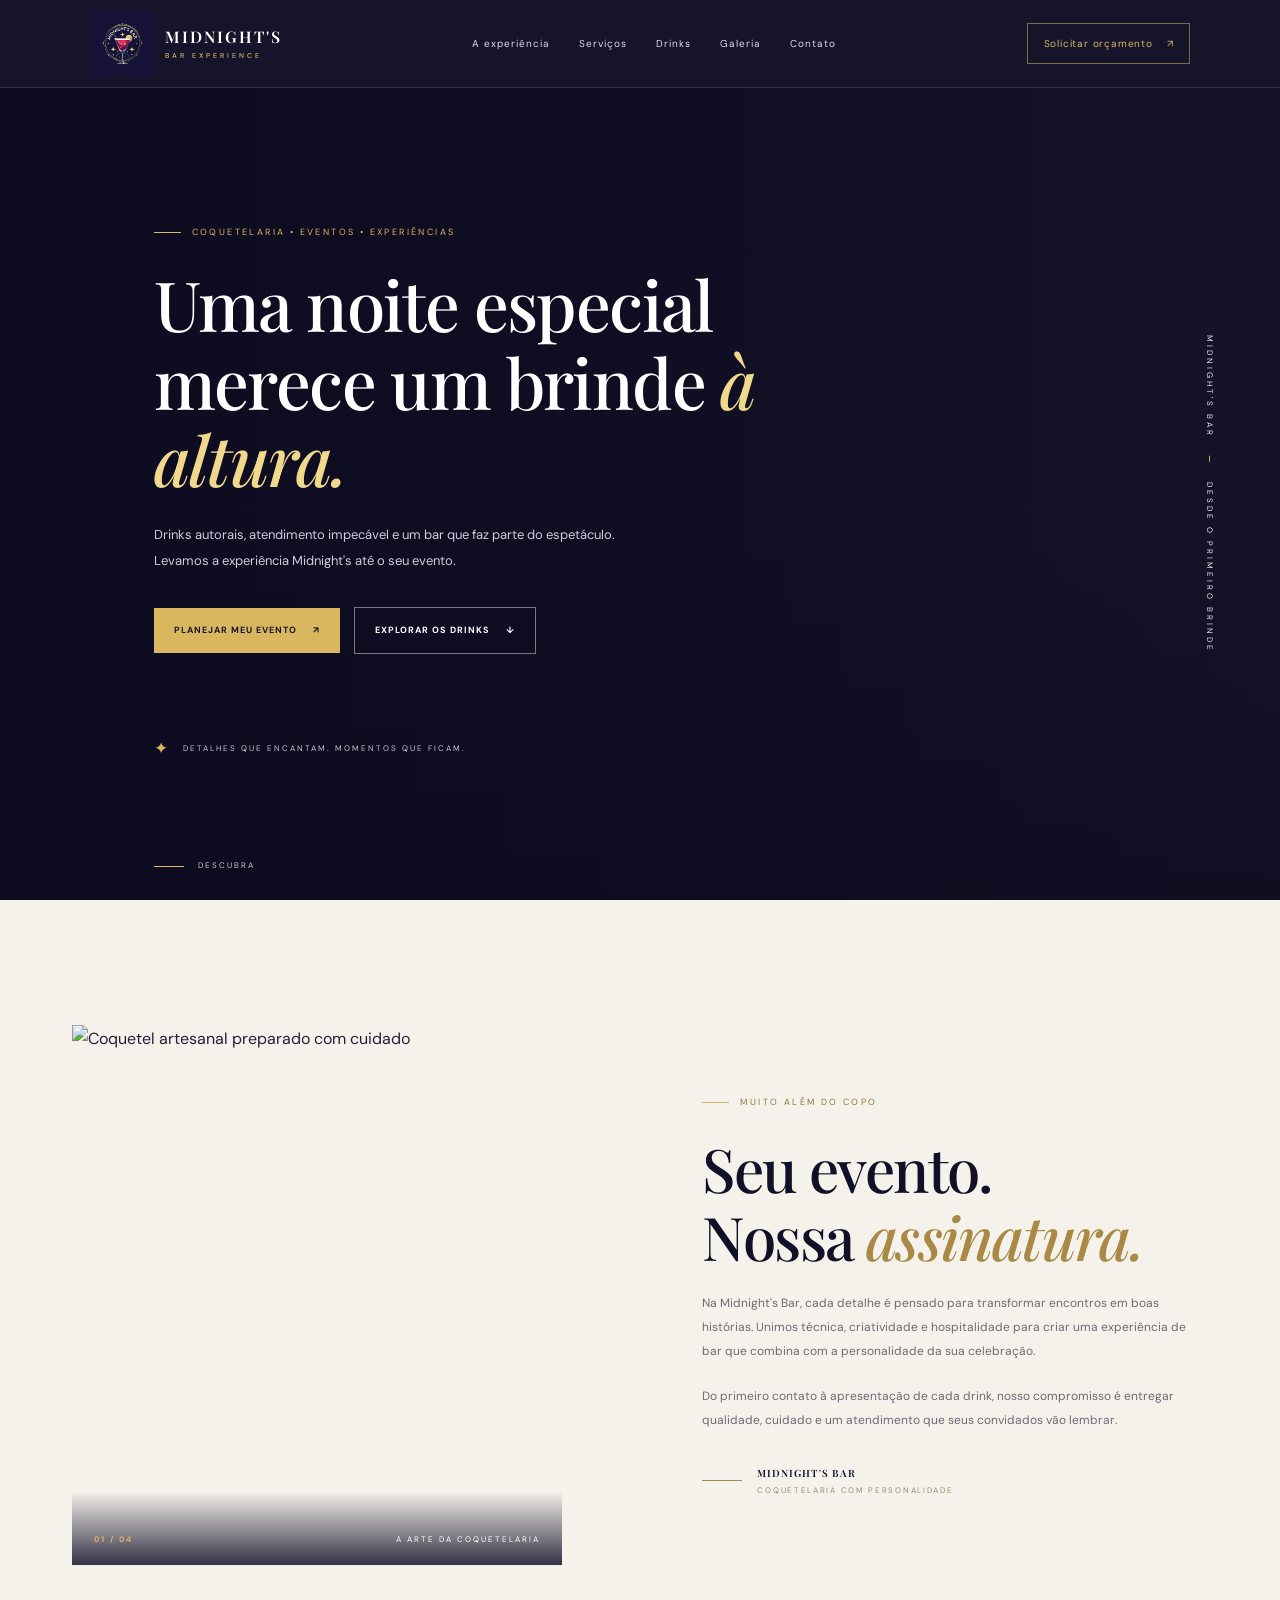
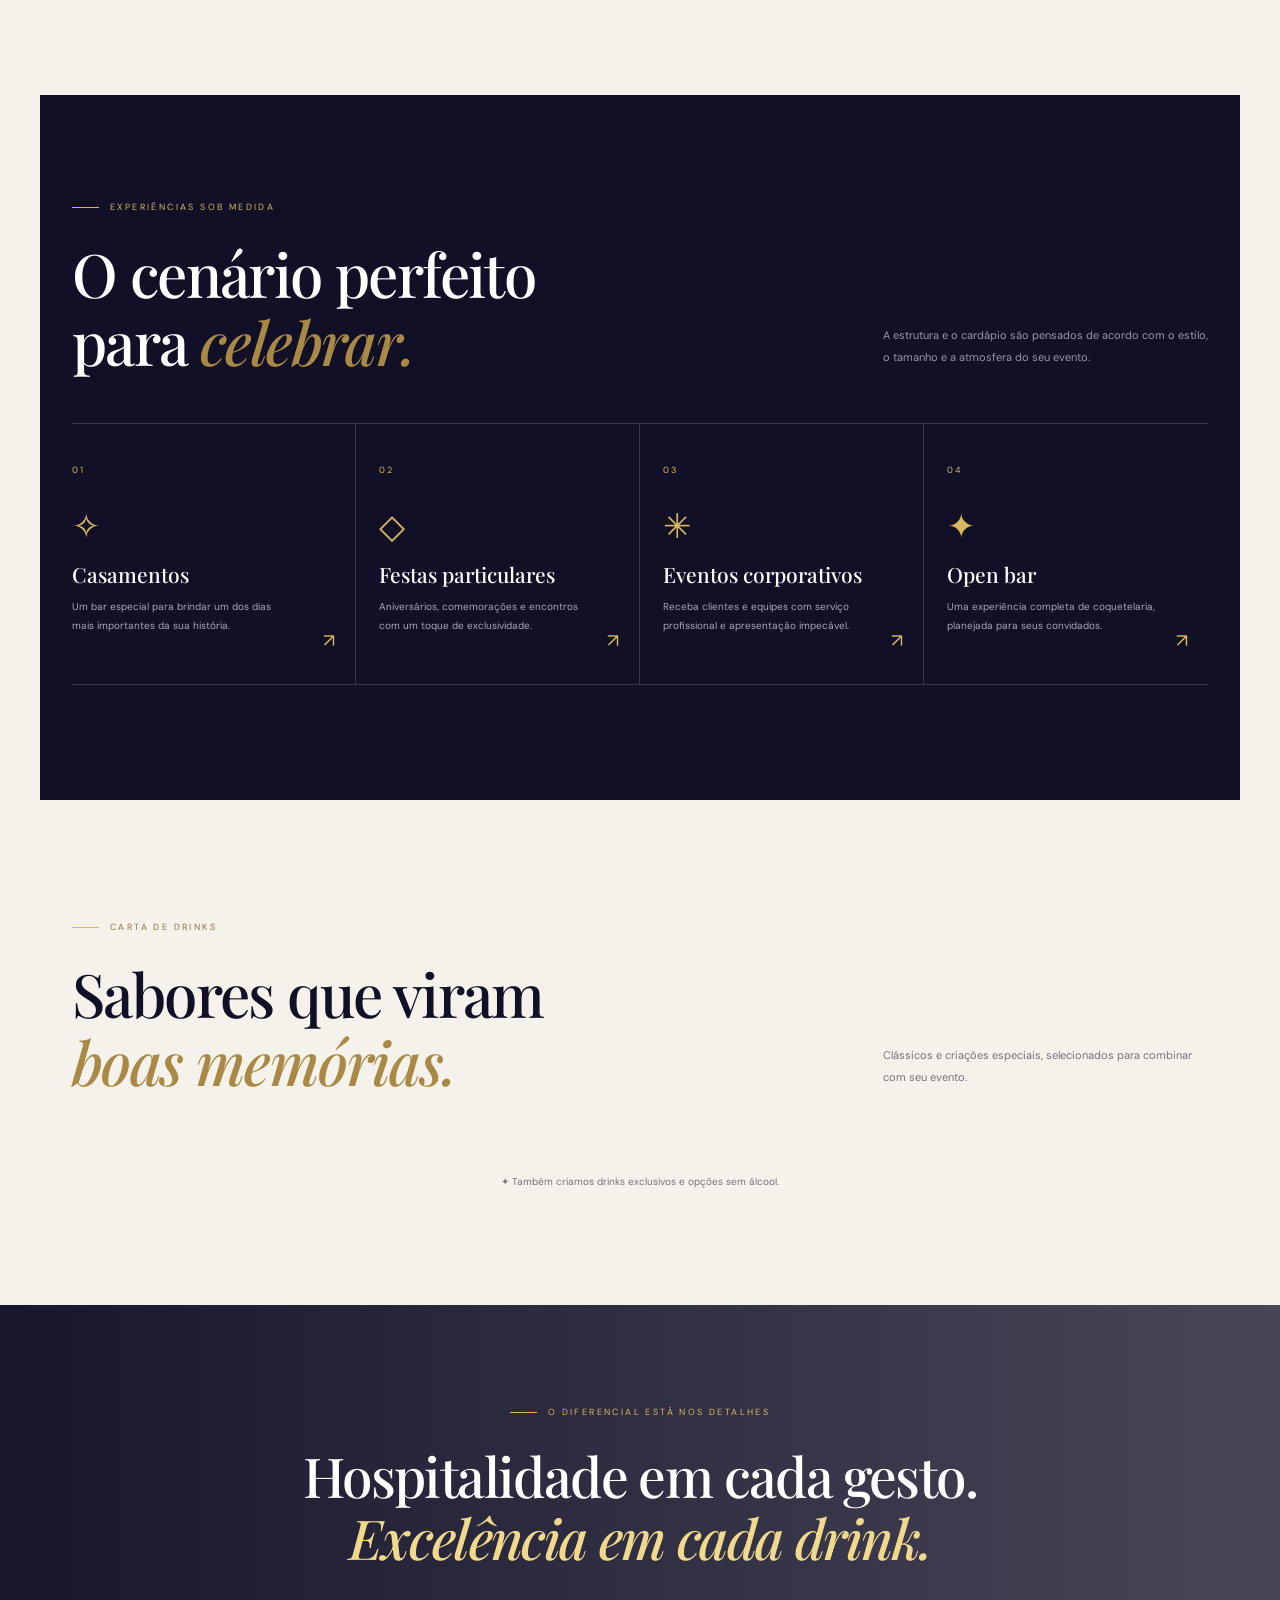
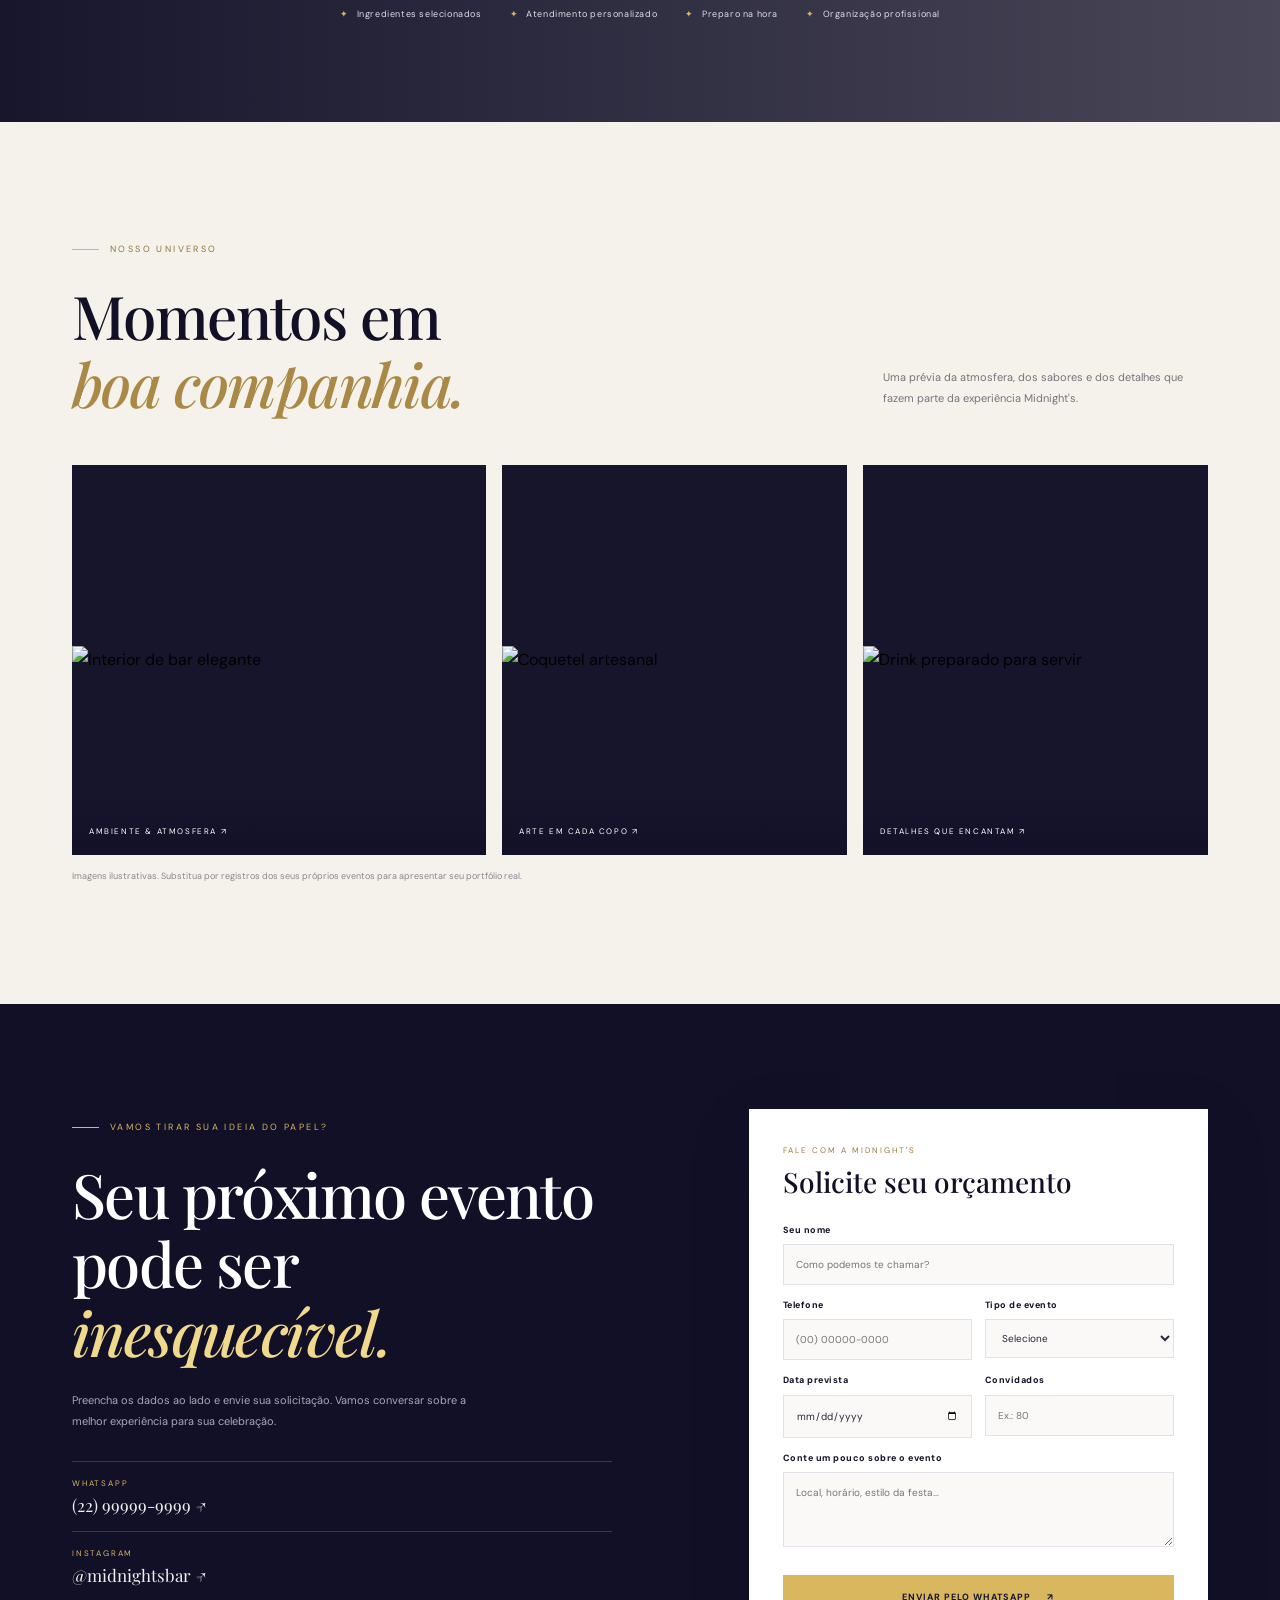
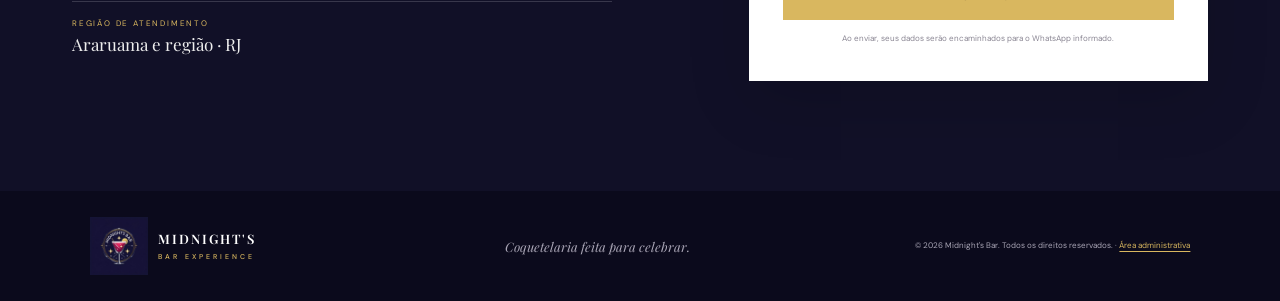
==== midnights-bar/index.html @ f109a2db "first commit" ====
<!DOCTYPE html>
<html lang="pt-BR">
<head>
  <meta charset="UTF-8">
  <meta name="viewport" content="width=device-width, initial-scale=1.0">
  <meta name="description" content="Midnight's Bar: bar móvel, barman profissional e coquetelaria personalizada para casamentos, festas e eventos em Araruama e região.">
  <meta name="theme-color" content="#111027">
  <title>Midnight's Bar | Coquetelaria para eventos</title>
  <link rel="preconnect" href="https://fonts.googleapis.com">
  <link rel="preconnect" href="https://fonts.gstatic.com" crossorigin>
  <link href="https://fonts.googleapis.com/css2?family=DM+Sans:wght@400;500;600;700&family=Playfair+Display:ital,wght@0,500;0,600;0,700;1,500;1,600&display=swap" rel="stylesheet">
  <link rel="stylesheet" href="style.css">
</head>
<body>
  <header class="site-header">
    <a class="brand" href="#inicio" aria-label="Midnight's Bar - início">
      <img src="logo-midnights-bar.png" alt="Logo Midnight's Bar">
      <span class="brand-wordmark">MIDNIGHT'S <small>BAR EXPERIENCE</small></span>
    </a>
    <button class="menu-toggle" aria-label="Abrir menu" aria-expanded="false" aria-controls="main-nav"><span></span><span></span></button>
    <nav class="main-nav" id="main-nav" aria-label="Navegação principal">
      <a href="#sobre">A experiência</a><a href="#servicos">Serviços</a><a href="#cardapio">Drinks</a><a href="#galeria">Galeria</a><a href="#contato">Contato</a>
      <a class="nav-mobile-cta" href="#orcamento">Solicitar orçamento <b>↗</b></a>
    </nav>
    <a class="header-button" href="#orcamento">Solicitar orçamento <span>↗</span></a>
  </header>

  <main>
    <section class="hero" id="inicio">
      <div class="hero-overlay"></div>
      <div class="hero-content">
        <p class="eyebrow"><i></i> COQUETELARIA • EVENTOS • EXPERIÊNCIAS</p>
        <h1>Uma noite especial<br>merece um brinde <em>à altura.</em></h1>
        <p class="hero-description">Drinks autorais, atendimento impecável e um bar que faz parte do espetáculo. Levamos a experiência Midnight's até o seu evento.</p>
        <div class="hero-buttons"><a class="button button-gold" href="#orcamento">Planejar meu evento <span>↗</span></a><a class="button button-ghost" href="#cardapio">Explorar os drinks <span>↓</span></a></div>
        <div class="hero-proof"><span class="proof-star">✦</span><span>DETALHES QUE ENCANTAM. MOMENTOS QUE FICAM.</span></div>
      </div>
      <div class="hero-side-note">MIDNIGHT'S BAR <b>—</b> DESDE O PRIMEIRO BRINDE</div>
      <a class="scroll-cue" href="#sobre" aria-label="Rolar para conhecer"><span></span> DESCUBRA</a>
    </section>

    <section class="intro section" id="sobre">
      <div class="intro-visual">
        <img src="https://images.unsplash.com/photo-1514362545857-3bc16c4c7d1b?auto=format&fit=crop&w=1100&q=90" alt="Coquetel artesanal preparado com cuidado">
        <div class="visual-caption"><b>01 / 04</b><span>A ARTE DA COQUETELARIA</span></div>
      </div>
      <div class="intro-text">
        <p class="eyebrow eyebrow-dark"><i></i> MUITO ALÉM DO COPO</p>
        <h2>Seu evento.<br>Nossa <em>assinatura.</em></h2>
        <p>Na Midnight's Bar, cada detalhe é pensado para transformar encontros em boas histórias. Unimos técnica, criatividade e hospitalidade para criar uma experiência de bar que combina com a personalidade da sua celebração.</p>
        <p>Do primeiro contato à apresentação de cada drink, nosso compromisso é entregar qualidade, cuidado e um atendimento que seus convidados vão lembrar.</p>
        <div class="signature"><span class="signature-line"></span><span>MIDNIGHT'S BAR <small>COQUETELARIA COM PERSONALIDADE</small></span></div>
      </div>
    </section>

    <section class="services section section-dark" id="servicos">
      <div class="section-top"><div><p class="eyebrow"><i></i> EXPERIÊNCIAS SOB MEDIDA</p><h2>O cenário perfeito<br>para <em>celebrar.</em></h2></div><p class="section-lead">A estrutura e o cardápio são pensados de acordo com o estilo, o tamanho e a atmosfera do seu evento.</p></div>
      <div class="service-grid">
        <article class="service-card"><span class="service-index">01</span><div class="service-symbol">✧</div><h3>Casamentos</h3><p>Um bar especial para brindar um dos dias mais importantes da sua história.</p><a href="#orcamento" aria-label="Orçamento para casamento">↗</a></article>
        <article class="service-card"><span class="service-index">02</span><div class="service-symbol">◇</div><h3>Festas particulares</h3><p>Aniversários, comemorações e encontros com um toque de exclusividade.</p><a href="#orcamento" aria-label="Orçamento para festa particular">↗</a></article>
        <article class="service-card"><span class="service-index">03</span><div class="service-symbol">✳</div><h3>Eventos corporativos</h3><p>Receba clientes e equipes com serviço profissional e apresentação impecável.</p><a href="#orcamento" aria-label="Orçamento para evento corporativo">↗</a></article>
        <article class="service-card"><span class="service-index">04</span><div class="service-symbol">✦</div><h3>Open bar</h3><p>Uma experiência completa de coquetelaria, planejada para seus convidados.</p><a href="#orcamento" aria-label="Orçamento para open bar">↗</a></article>
      </div>
    </section>

    <section class="menu-section section" id="cardapio">
      <div class="section-top"><div><p class="eyebrow eyebrow-dark"><i></i> CARTA DE DRINKS</p><h2>Sabores que viram<br><em>boas memórias.</em></h2></div><p class="section-lead">Clássicos e criações especiais, selecionados para combinar com seu evento.</p></div>
      <div class="drink-grid" id="public-drink-grid"></div>
      <div class="menu-footnote">✦ Também criamos drinks exclusivos e opções sem álcool.</div>
    </section>

    <section class="feature-band"><div class="feature-content"><p class="eyebrow"><i></i> O DIFERENCIAL ESTÁ NOS DETALHES</p><h2>Hospitalidade em cada gesto.<br><em>Excelência em cada drink.</em></h2><div class="feature-points"><span>Ingredientes selecionados</span><span>Atendimento personalizado</span><span>Preparo na hora</span><span>Organização profissional</span></div></div></section>

    <section class="gallery section" id="galeria">
      <div class="section-top"><div><p class="eyebrow eyebrow-dark"><i></i> NOSSO UNIVERSO</p><h2>Momentos em<br><em>boa companhia.</em></h2></div><p class="section-lead">Uma prévia da atmosfera, dos sabores e dos detalhes que fazem parte da experiência Midnight's.</p></div>
      <div class="gallery-grid">
        <button class="gallery-item gallery-large" data-image="https://images.unsplash.com/photo-1514933651103-005eec06c04b?auto=format&fit=crop&w=1600&q=90" aria-label="Ampliar foto de bar elegante"><img src="https://images.unsplash.com/photo-1514933651103-005eec06c04b?auto=format&fit=crop&w=1000&q=85" alt="Interior de bar elegante"><span>AMBIENTE & ATMOSFERA ↗</span></button>
        <button class="gallery-item" data-image="https://images.unsplash.com/photo-1470337458703-46ad1756a187?auto=format&fit=crop&w=1600&q=90" aria-label="Ampliar foto de coquetel"><img src="https://images.unsplash.com/photo-1470337458703-46ad1756a187?auto=format&fit=crop&w=900&q=85" alt="Coquetel artesanal"><span>ARTE EM CADA COPO ↗</span></button>
        <button class="gallery-item" data-image="https://images.unsplash.com/photo-1514362545857-3bc16c4c7d1b?auto=format&fit=crop&w=1600&q=90" aria-label="Ampliar foto de drink"><img src="https://images.unsplash.com/photo-1514362545857-3bc16c4c7d1b?auto=format&fit=crop&w=900&q=85" alt="Drink preparado para servir"><span>DETALHES QUE ENCANTAM ↗</span></button>
      </div>
      <p class="gallery-disclaimer">Imagens ilustrativas. Substitua por registros dos seus próprios eventos para apresentar seu portfólio real.</p>
    </section>

    <section class="contact-section section-dark" id="contato">
      <div class="contact-layout section" id="orcamento">
        <div class="contact-copy"><p class="eyebrow"><i></i> VAMOS TIRAR SUA IDEIA DO PAPEL?</p><h2>Seu próximo evento<br>pode ser <em>inesquecível.</em></h2><p>Preencha os dados ao lado e envie sua solicitação. Vamos conversar sobre a melhor experiência para sua celebração.</p>
          <div class="contact-line"><span>WHATSAPP</span><a href="https://wa.me/5522999999999" target="_blank" rel="noopener">(22) 99999-9999 ↗</a></div>
          <div class="contact-line"><span>INSTAGRAM</span><a href="https://instagram.com/" target="_blank" rel="noopener">@midnightsbar ↗</a></div>
          <div class="contact-line"><span>REGIÃO DE ATENDIMENTO</span><p>Araruama e região · RJ</p></div>
        </div>
        <form class="budget-form" id="budget-form">
          <p class="form-kicker">FALE COM A MIDNIGHT'S</p><h3>Solicite seu orçamento</h3>
          <label for="name">Seu nome</label><input id="name" name="name" type="text" placeholder="Como podemos te chamar?" required>
          <div class="form-row"><div><label for="phone">Telefone</label><input id="phone" name="phone" type="tel" placeholder="(00) 00000-0000" required></div><div><label for="event">Tipo de evento</label><select id="event" name="event" required><option value="">Selecione</option><option>Casamento</option><option>Aniversário</option><option>Evento corporativo</option><option>Festa particular</option><option>Open bar</option><option>Outro</option></select></div></div>
          <div class="form-row"><div><label for="date">Data prevista</label><input id="date" name="date" type="date"></div><div><label for="guests">Convidados</label><input id="guests" name="guests" type="number" min="1" placeholder="Ex.: 80"></div></div>
          <label for="message">Conte um pouco sobre o evento</label><textarea id="message" name="message" rows="3" placeholder="Local, horário, estilo da festa..."></textarea>
          <button class="button button-gold form-submit" type="submit">Enviar pelo WhatsApp <span>↗</span></button>
          <small class="form-privacy">Ao enviar, seus dados serão encaminhados para o WhatsApp informado.</small>
        </form>
      </div>
    </section>
  </main>

  <footer class="footer">
    <a class="brand footer-brand" href="#inicio"><img src="logo-midnights-bar.png" alt="Logo Midnight's Bar"><span class="brand-wordmark">MIDNIGHT'S <small>BAR EXPERIENCE</small></span></a>
    <p>Coquetelaria feita para celebrar.</p>
    <span>© 2026 Midnight's Bar. Todos os direitos reservados. · <a class="admin-entry" href="admin.html">Área administrativa</a></span>
  </footer>

  <div class="lightbox" id="lightbox" role="dialog" aria-modal="true" aria-label="Imagem ampliada"><button class="lightbox-close" aria-label="Fechar imagem">×</button><img src="" alt="Imagem ampliada"></div>
  <script type="module" src="app.js"></script>
</body>
</html>
---- midnights-bar/style.css ----
/* MIDNIGHT'S BAR — identidade visual */
:root{--night:#111027;--night2:#191735;--gold:#d9b75f;--gold2:#f0d98d;--paper:#f5f2eb;--ink:#242137;--muted:#aaa6b6;--serif:"Playfair Display",Georgia,serif;--sans:"DM Sans",Arial,sans-serif}
*{box-sizing:border-box;margin:0;padding:0}
html{scroll-behavior:smooth;scroll-padding-top:88px}
body{background:var(--paper);color:var(--ink);font-family:var(--sans);line-height:1.7}
a{color:inherit;text-decoration:none}button,input,select,textarea{font:inherit}
.site-header{height:88px;padding:0 7%;display:flex;align-items:center;justify-content:space-between;background:rgba(17,16,39,.98);color:white;position:sticky;top:0;z-index:50;border-bottom:1px solid #d9b75f30}
.brand{display:flex;align-items:center;gap:10px;min-width:190px}.brand img{width:65px;height:65px;object-fit:contain}.brand-wordmark{font:600 16px var(--serif);letter-spacing:2px;color:#fff;display:flex;flex-direction:column;line-height:1.2}.brand-wordmark small{font:500 7px var(--sans);letter-spacing:3px;color:var(--gold);margin-top:5px}
.main-nav{display:flex;align-items:center;gap:29px}.main-nav>a{font-size:10px;letter-spacing:1px;color:#dedbe8;transition:color .2s}.main-nav>a:hover{color:var(--gold)}.header-button{font-size:10px;letter-spacing:.8px;color:var(--gold);border:1px solid #d9b75f88;padding:11px 16px;transition:.25s}.header-button:hover{background:var(--gold);color:var(--night)}.header-button span{margin-left:10px}
.menu-toggle,.nav-mobile-cta{display:none}
.hero{min-height:690px;height:min(820px,calc(100vh - 88px));position:relative;display:flex;align-items:center;color:#fff;background:#17152c url("https://images.unsplash.com/photo-1514933651103-005eec06c04b?auto=format&fit=crop&w=2200&q=90") center 55%/cover no-repeat;overflow:hidden}
.hero-overlay{position:absolute;inset:0;background:linear-gradient(90deg,rgba(12,11,31,.96),rgba(12,11,31,.78) 45%,rgba(12,11,31,.16)),linear-gradient(0deg,rgba(10,9,24,.45),transparent 45%)}
.hero-content{position:relative;z-index:1;margin-left:12%;max-width:760px;padding:70px 25px 70px 0}.eyebrow{font-size:9px;letter-spacing:2.4px;color:var(--gold);display:flex;align-items:center;gap:11px;margin-bottom:25px}.eyebrow i{width:27px;height:1px;background:var(--gold);display:inline-block}
h1,h2{font:500 clamp(44px,5.4vw,76px)/1.12 var(--serif);letter-spacing:-1.6px}h1 em,h2 em{font-weight:500;color:var(--gold2)}
.hero-description{max-width:480px;font-size:13px;color:#d0ccda;line-height:1.95;margin-top:25px}.hero-buttons{display:flex;gap:14px;align-items:center;margin-top:34px}.button{border:0;display:inline-flex;align-items:center;justify-content:center;padding:15px 20px;font-size:9px;font-weight:700;letter-spacing:1px;text-transform:uppercase;cursor:pointer;transition:.25s}.button span{margin-left:16px}.button-gold{background:var(--gold);color:#17152c}.button-gold:hover{background:var(--gold2);transform:translateY(-2px)}.button-ghost{border:1px solid #ffffff70;color:#fff}.button-ghost:hover{border-color:var(--gold);color:var(--gold)}
.hero-proof{display:flex;align-items:center;gap:13px;margin-top:80px;font-size:8px;letter-spacing:2px;color:#c9c4d2}.proof-star{font-size:17px;color:var(--gold)}.hero-side-note{position:absolute;right:5%;top:50%;writing-mode:vertical-rl;transform:translateY(-50%);font-size:8px;letter-spacing:3px;color:#eee9d9}.hero-side-note b{color:var(--gold);padding:12px 0}.scroll-cue{position:absolute;bottom:27px;left:12%;font-size:8px;letter-spacing:2px;color:#ccc}.scroll-cue span{display:inline-block;width:30px;height:1px;background:var(--gold);vertical-align:middle;margin-right:10px}
.section{max-width:1200px;margin:auto;padding-left:32px;padding-right:32px}.intro{padding-top:125px;padding-bottom:130px;display:grid;grid-template-columns:1fr 1fr;gap:11%;align-items:center}.intro-visual{position:relative;max-width:490px}.intro-visual>img{display:block;width:100%;height:540px;object-fit:cover}.visual-caption{position:absolute;bottom:0;left:0;right:0;background:linear-gradient(transparent,#111027d9);color:white;padding:42px 22px 18px;display:flex;justify-content:space-between;font-size:8px;letter-spacing:2px}.visual-caption b{color:var(--gold)}.eyebrow-dark{color:#90743c}.intro-text h2,.section-top h2{font-size:clamp(42px,4.7vw,61px);color:var(--night)}.intro-text h2 em,.section-top h2 em{color:#a98945}.intro-text>p:not(.eyebrow){font-size:12px;line-height:2;color:#6e6a75;margin-top:21px}.signature{display:flex;align-items:center;gap:15px;margin-top:34px;font:600 10px var(--serif);letter-spacing:1px;color:var(--night)}.signature-line{width:40px;height:1px;background:#a98945}.signature small{display:block;font:8px var(--sans);letter-spacing:1.7px;color:#9a8b6d;margin-top:5px}
.section-dark{background:var(--night);color:#fff}.services{padding-top:105px;padding-bottom:115px}.section-top{display:flex;justify-content:space-between;align-items:end;gap:40px;margin-bottom:48px}.section-top h2{color:inherit}.section-lead{max-width:325px;color:#9995a8;font-size:11px;line-height:1.95;margin-bottom:7px}.service-grid{display:grid;grid-template-columns:repeat(4,1fr);border-top:1px solid #ffffff2a;border-bottom:1px solid #ffffff2a}.service-card{position:relative;padding:30px 23px 35px 0;min-height:260px;border-right:1px solid #ffffff2a}.service-card+.service-card{padding-left:23px}.service-card:last-child{border:0}.service-index{font-size:9px;letter-spacing:2px;color:var(--gold)}.service-symbol{font:34px var(--serif);color:var(--gold);margin:20px 0 13px}.service-card h3{font:500 21px var(--serif);margin-bottom:9px}.service-card p{font-size:10px;line-height:1.9;color:#aaa6b6;max-width:215px}.service-card>a{position:absolute;right:20px;bottom:27px;color:var(--gold);font-size:19px;transition:transform .2s}.service-card>a:hover{transform:translate(3px,-3px)}
.menu-section{padding-top:120px;padding-bottom:115px}.menu-section .section-top h2,.gallery .section-top h2{color:var(--night)}.menu-section .section-lead,.gallery .section-lead{color:#77727f}.drink-grid{display:grid;grid-template-columns:repeat(4,1fr);gap:17px}.drink-card{background:#fff;box-shadow:0 12px 35px #1c17300b;overflow:hidden}.drink-photo{height:255px;position:relative;overflow:hidden}.drink-photo img{width:100%;height:100%;object-fit:cover;transition:transform .55s}.drink-card:hover .drink-photo img{transform:scale(1.06)}.drink-photo>span{position:absolute;left:14px;top:14px;background:#111027c9;color:var(--gold);padding:5px 9px;font-size:8px;letter-spacing:1px}.drink-info{padding:17px 17px 20px}.drink-info small{font-size:7px;letter-spacing:1.6px;color:#9b7a3d}.drink-info h3{font:500 22px var(--serif);color:var(--night);margin-top:3px}.drink-info p{font-size:10px;color:#77727f;line-height:1.8;margin-top:7px}.menu-footnote{text-align:center;font-size:10px;color:#77727f;margin-top:30px}.menu-footnote span{color:#aa8a48;margin-right:8px}
.feature-band{background:linear-gradient(90deg,rgba(15,13,37,.96),rgba(15,13,37,.75)),url("https://images.unsplash.com/photo-1470337458703-46ad1756a187?auto=format&fit=crop&w=1900&q=90") center/cover fixed;padding:100px 8%;color:white;text-align:center}.feature-content{max-width:900px;margin:auto}.feature-content .eyebrow{justify-content:center}.feature-content h2{font-size:clamp(33px,4.3vw,55px)}.feature-points{display:flex;justify-content:center;flex-wrap:wrap;gap:12px 28px;margin-top:38px}.feature-points span{font-size:9px;color:#e1dce9;letter-spacing:.6px}.feature-points span:before{content:"✦";color:var(--gold);margin-right:8px}
.gallery{padding-top:120px;padding-bottom:120px}.gallery-grid{display:grid;grid-template-columns:1.2fr 1fr 1fr;gap:16px;height:390px}.gallery-item{position:relative;border:0;padding:0;background:#17152c;overflow:hidden;cursor:zoom-in;text-align:left}.gallery-item img{width:100%;height:100%;object-fit:cover;transition:transform .5s,opacity .3s}.gallery-item:hover img{transform:scale(1.05);opacity:.8}.gallery-item span{position:absolute;bottom:0;left:0;right:0;padding:35px 17px 16px;background:linear-gradient(transparent,#111027d9);color:white;font-size:8px;letter-spacing:1.6px}.gallery-disclaimer{font-size:9px;color:#8b8790;margin-top:14px}
.contact-section{background:var(--night);color:white}.contact-layout{padding-top:105px;padding-bottom:110px;display:grid;grid-template-columns:1fr .85fr;gap:12%;align-items:center}.contact-copy h2{font-size:clamp(42px,4.8vw,63px)}.contact-copy>p:not(.eyebrow){font-size:11px;color:#aaa6b6;line-height:1.9;max-width:420px;margin:23px 0 30px}.contact-line{padding:15px 0;border-top:1px solid #ffffff2a;display:flex;flex-direction:column;gap:3px}.contact-line span{font-size:8px;letter-spacing:1.8px;color:var(--gold)}.contact-line a,.contact-line p{font:17px var(--serif);color:#eee}
.budget-form{background:#fff;color:var(--night);padding:35px 34px;box-shadow:0 20px 60px #0002}.form-kicker{font-size:8px;letter-spacing:2px;color:#9b7a3d}.budget-form h3{font:500 28px var(--serif);margin:5px 0 23px}.budget-form label{display:block;font-size:9px;font-weight:700;letter-spacing:.5px;margin:13px 0 6px}.budget-form input,.budget-form select,.budget-form textarea{width:100%;border:1px solid #e4e0e7;background:#faf9f7;padding:11px 12px;font-size:10px;color:#29263a;outline:none;border-radius:0}.budget-form input:focus,.budget-form select:focus,.budget-form textarea:focus{border-color:#a98945}.budget-form textarea{resize:vertical}.form-row{display:grid;grid-template-columns:1fr 1fr;gap:13px}.form-submit{width:100%;margin-top:20px}.form-privacy{display:block;color:#898592;font-size:8px;margin-top:12px;text-align:center}
.footer{background:#0b0a1c;color:#aaa6b6;padding:26px 7%;display:flex;align-items:center;justify-content:space-between;gap:20px}.footer .brand img{width:58px;height:58px}.footer .brand-wordmark{font-size:13px}.footer p{font:italic 13px var(--serif)}.footer>span{font-size:8px}
.lightbox{position:fixed;inset:0;background:#080717ed;z-index:100;display:none;align-items:center;justify-content:center;padding:35px}.lightbox.is-visible{display:flex}.lightbox img{max-width:min(100%,1100px);max-height:85vh;object-fit:contain}.lightbox-close{position:absolute;right:28px;top:18px;color:#fff;background:none;border:0;font-size:38px;cursor:pointer}
@media(max-width:950px){.site-header{padding:0 4%}.main-nav{gap:16px}.main-nav>a{font-size:9px}.header-button{font-size:9px;padding:10px}.hero-content{margin-left:8%}.intro{gap:7%}.service-grid{grid-template-columns:repeat(2,1fr)}.service-card:nth-child(2){border-right:0}.service-card:nth-child(n+3){border-top:1px solid #ffffff2a}.service-card:nth-child(3){padding-left:0}.drink-grid{grid-template-columns:repeat(2,1fr)}}
@media(max-width:680px){html{scroll-padding-top:72px}.site-header{height:72px;padding:0 20px}.brand{min-width:0}.brand img{width:53px;height:53px}.brand-wordmark{font-size:13px}.menu-toggle{display:flex;width:40px;height:40px;flex-direction:column;justify-content:center;gap:6px;align-items:center;border:1px solid #d9b75f66;background:transparent}.menu-toggle span{height:1px;width:18px;background:var(--gold);transition:.2s}.menu-toggle[aria-expanded=true] span:first-child{transform:translateY(3.5px) rotate(45deg)}.menu-toggle[aria-expanded=true] span:last-child{transform:translateY(-3.5px) rotate(-45deg)}.header-button{display:none}.main-nav{position:absolute;top:72px;left:0;right:0;display:none;flex-direction:column;align-items:stretch;gap:0;padding:12px 22px 22px;background:#111027;border-top:1px solid #d9b75f33}.main-nav.is-open{display:flex}.main-nav>a{padding:13px 4px;border-bottom:1px solid #ffffff16;font-size:11px}.main-nav .nav-mobile-cta{display:block;color:var(--gold)}.hero{height:690px;min-height:0;background-position:60% center}.hero-overlay{background:linear-gradient(90deg,#0c0b1ff2,#0c0b1f8a),linear-gradient(0deg,#0c0b1f66,transparent)}.hero-content{margin:0;padding:55px 25px}.hero-content h1{font-size:clamp(43px,11vw,60px)}.hero-description{font-size:12px}.hero-buttons{align-items:flex-start;flex-direction:column;gap:12px}.hero-proof{margin-top:65px;font-size:7px}.hero-side-note{display:none}.scroll-cue{left:25px}.section{padding-left:23px;padding-right:23px}.intro{padding-top:75px;padding-bottom:80px;grid-template-columns:1fr;gap:48px}.intro-visual>img{height:410px}.intro-text h2,.section-top h2{font-size:44px}.services,.menu-section,.gallery{padding-top:78px;padding-bottom:80px}.section-top{display:block;margin-bottom:34px}.section-lead{margin-top:17px}.service-grid{grid-template-columns:1fr 1fr}.service-card{padding:22px 12px 32px 0;min-height:230px}.service-card+.service-card{padding-left:14px}.service-card:nth-child(3){padding-left:0}.service-card h3{font-size:18px}.service-card p{font-size:9px}.service-card>a{right:10px}.drink-grid{gap:11px}.drink-photo{height:175px}.drink-info{padding:13px 11px 16px}.drink-info h3{font-size:19px}.drink-info p{font-size:9px}.feature-band{padding:75px 22px;background-attachment:scroll}.feature-content h2{font-size:35px}.feature-points{gap:12px 18px}.feature-points span{font-size:8px}.gallery-grid{height:auto;grid-template-columns:1fr 1fr;gap:10px}.gallery-item{height:190px}.gallery-large{grid-column:1/-1;height:230px}.contact-layout{padding-top:78px;padding-bottom:80px;grid-template-columns:1fr;gap:42px}.contact-copy h2{font-size:45px}.budget-form{padding:27px 20px}.form-row{gap:9px}.footer{padding:22px;flex-wrap:wrap}.footer p{display:none}.footer>span{width:100%}}
@media(prefers-reduced-motion:reduce){html{scroll-behavior:auto}*,*::before,*::after{transition:none!important;animation:none!important}}

.admin-entry{color:#d9b75f;text-decoration:underline;text-underline-offset:3px}
.drink-price{display:block;margin-top:8px;color:#9b7a3d;font-size:11px;font-weight:700}
.admin-body{background:#f3f1f7;color:#25223a;min-height:100vh;font-family:"DM Sans",Arial,sans-serif}
.admin-header{height:76px;background:#111027;color:white;display:flex;align-items:center;justify-content:space-between;padding:0 5%}
.admin-header img{width:55px;height:55px;object-fit:contain;vertical-align:middle}
.admin-header a{color:#d9b75f;font-size:11px}
.admin-wrap{max-width:1120px;margin:auto;padding:38px 22px 70px}
.admin-wrap h1,.admin-card h2{font-family:"Playfair Display",Georgia,serif;color:#111027;font-weight:500}
.admin-wrap h1{font-size:36px}.admin-wrap p{font-size:11px;color:#777282}
.admin-warning{background:#fff6df;border-left:3px solid #b4914e;padding:13px;margin:20px 0;font-size:10px;line-height:1.7}
.admin-tabs{display:flex;gap:8px;border-bottom:1px solid #ddd;padding-bottom:8px;margin:24px 0}
.admin-tabs button,.admin-btn{border:0;padding:11px 15px;background:#111027;color:white;font-size:10px;cursor:pointer}
.admin-tabs button.active,.admin-btn.gold{background:#c7a65c;color:#17152c}
.admin-panel{display:none}.admin-panel.active{display:block}
.admin-card{background:white;border:1px solid #e8e5ee;padding:22px;margin-bottom:16px}
.admin-card h2{font-size:23px;margin-bottom:15px}
.admin-grid{display:grid;grid-template-columns:repeat(2,1fr);gap:12px}
.admin-field label{display:block;font-size:10px;font-weight:bold;margin-bottom:5px}
.admin-field input,.admin-field textarea,.admin-field select{width:100%;padding:11px;border:1px solid #ddd9e5;background:#fcfbfd;font-size:11px}
.admin-field.full{grid-column:1/-1}
.admin-actions{display:flex;gap:8px;flex-wrap:wrap;margin-top:15px}
.admin-btn.secondary{background:#efedf3;color:#39354a}.admin-btn.danger{background:#96384a}
.admin-list{display:grid;gap:9px}
.admin-item,.quote-item{background:white;border:1px solid #e8e5ee;padding:13px;display:flex;gap:13px;align-items:center;justify-content:space-between}
.admin-item img{width:60px;height:60px;object-fit:cover}
.admin-item h3,.quote-item h3{font:500 17px "Playfair Display",Georgia,serif;color:#111027}
.admin-item p,.quote-item p{font-size:10px;color:#777282}
.admin-item button,.quote-item button,.quote-item select{border:1px solid #ddd9e5;background:white;padding:7px;font-size:9px;cursor:pointer}
.admin-empty{padding:22px;background:#fff;text-align:center;color:#777282;font-size:11px}
.login-box{max-width:370px;margin:12vh auto;background:white;padding:30px}
.login-box input{width:100%;padding:12px;border:1px solid #ddd;margin:10px 0}
.admin-stats{display:flex;gap:12px;margin:18px 0}
.admin-stats div{background:white;padding:15px 20px;flex:1;border:1px solid #e8e5ee}
.admin-stats strong{display:block;font:24px "Playfair Display",serif;color:#111027}
@media(max-width:650px){.admin-wrap{padding:25px 14px}.admin-grid{grid-template-columns:1fr}.admin-field.full{grid-column:auto}.admin-item{align-items:flex-start;flex-wrap:wrap}.admin-stats{flex-wrap:wrap}.admin-stats div{min-width:40%}.admin-tabs{flex-wrap:wrap}}
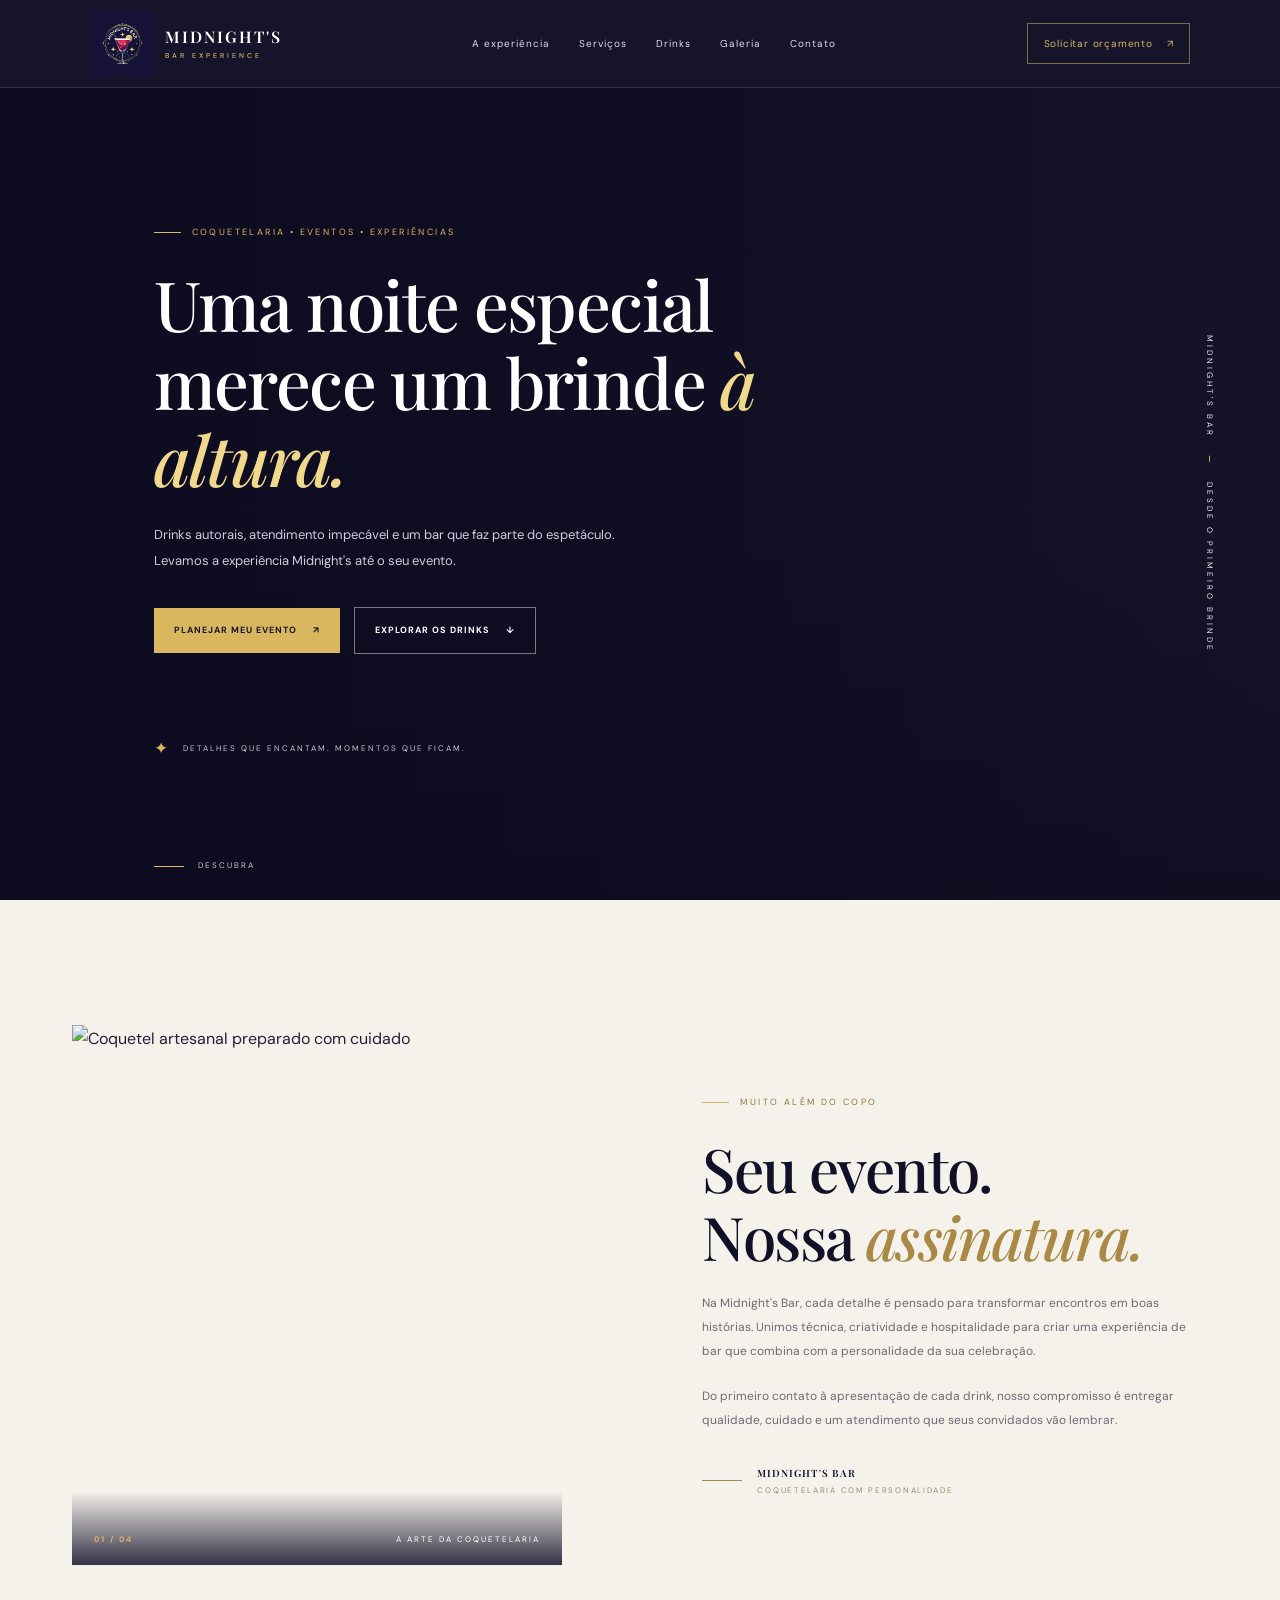
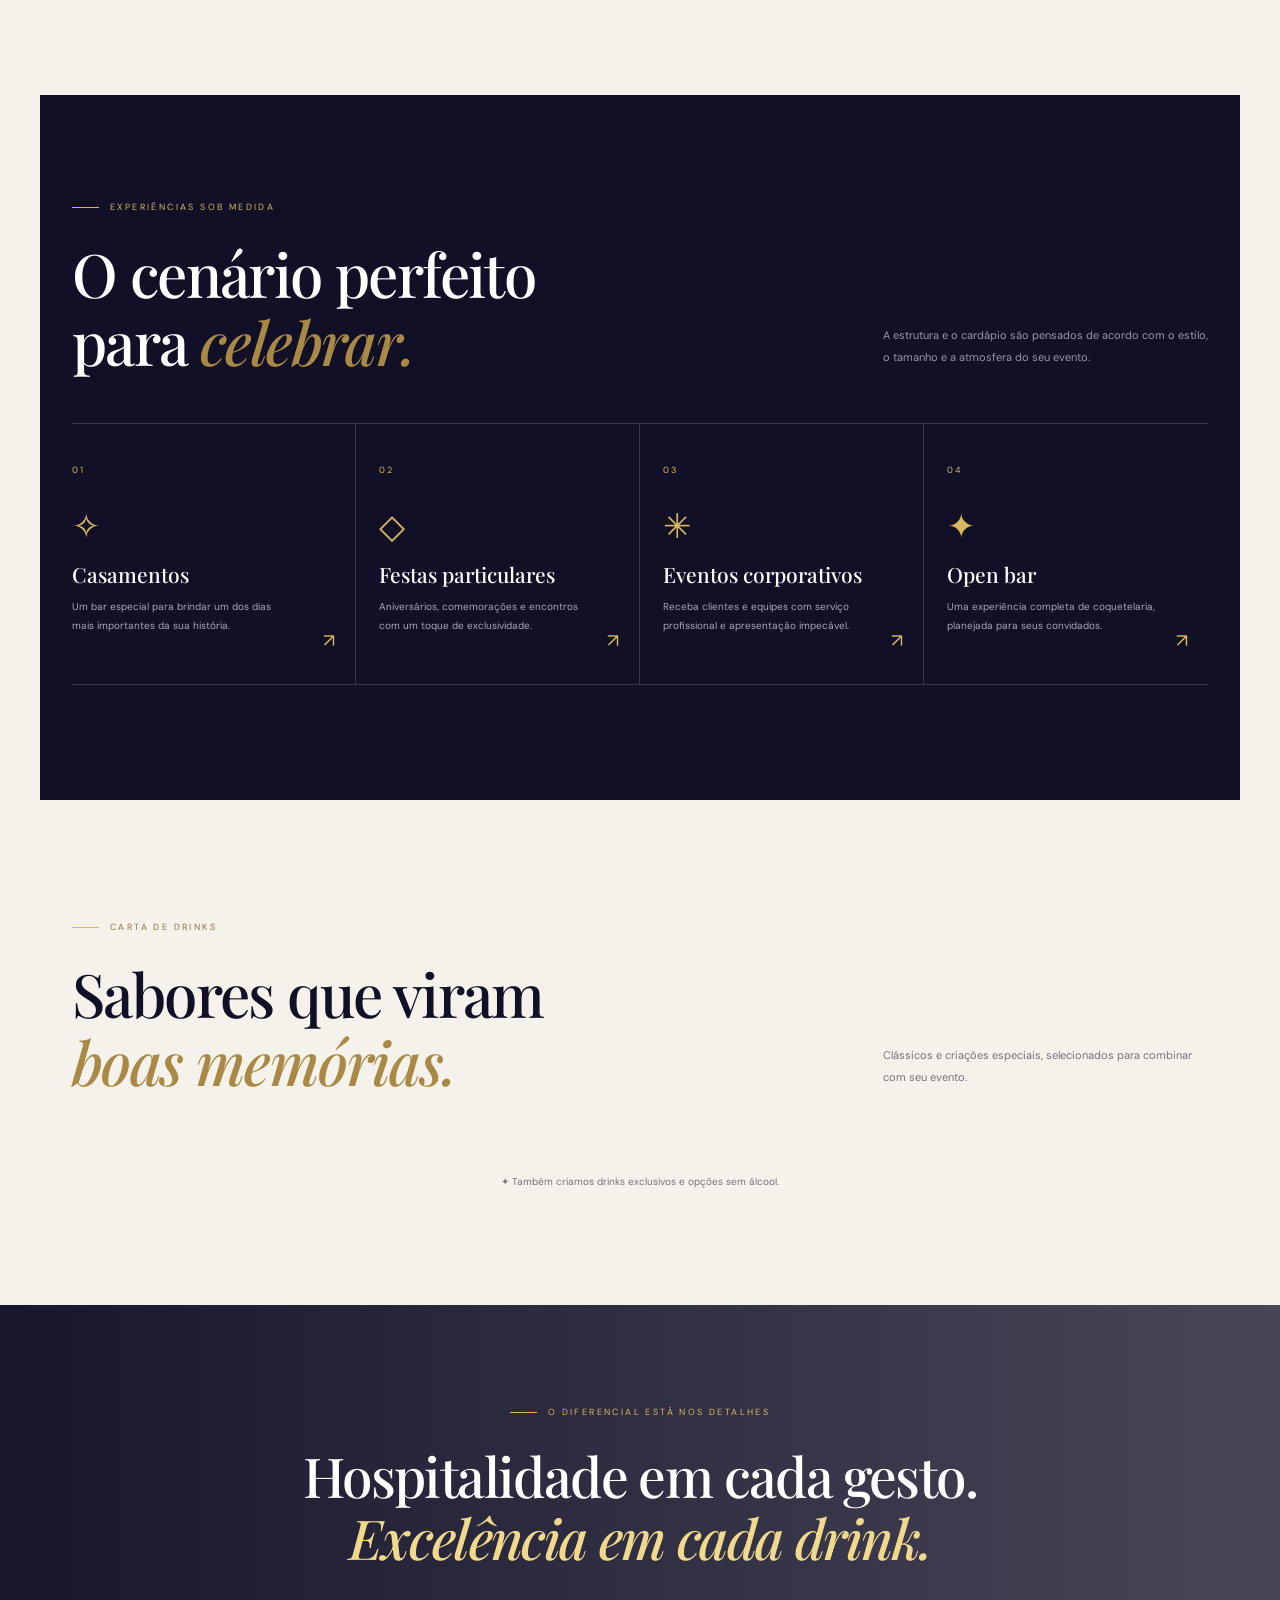
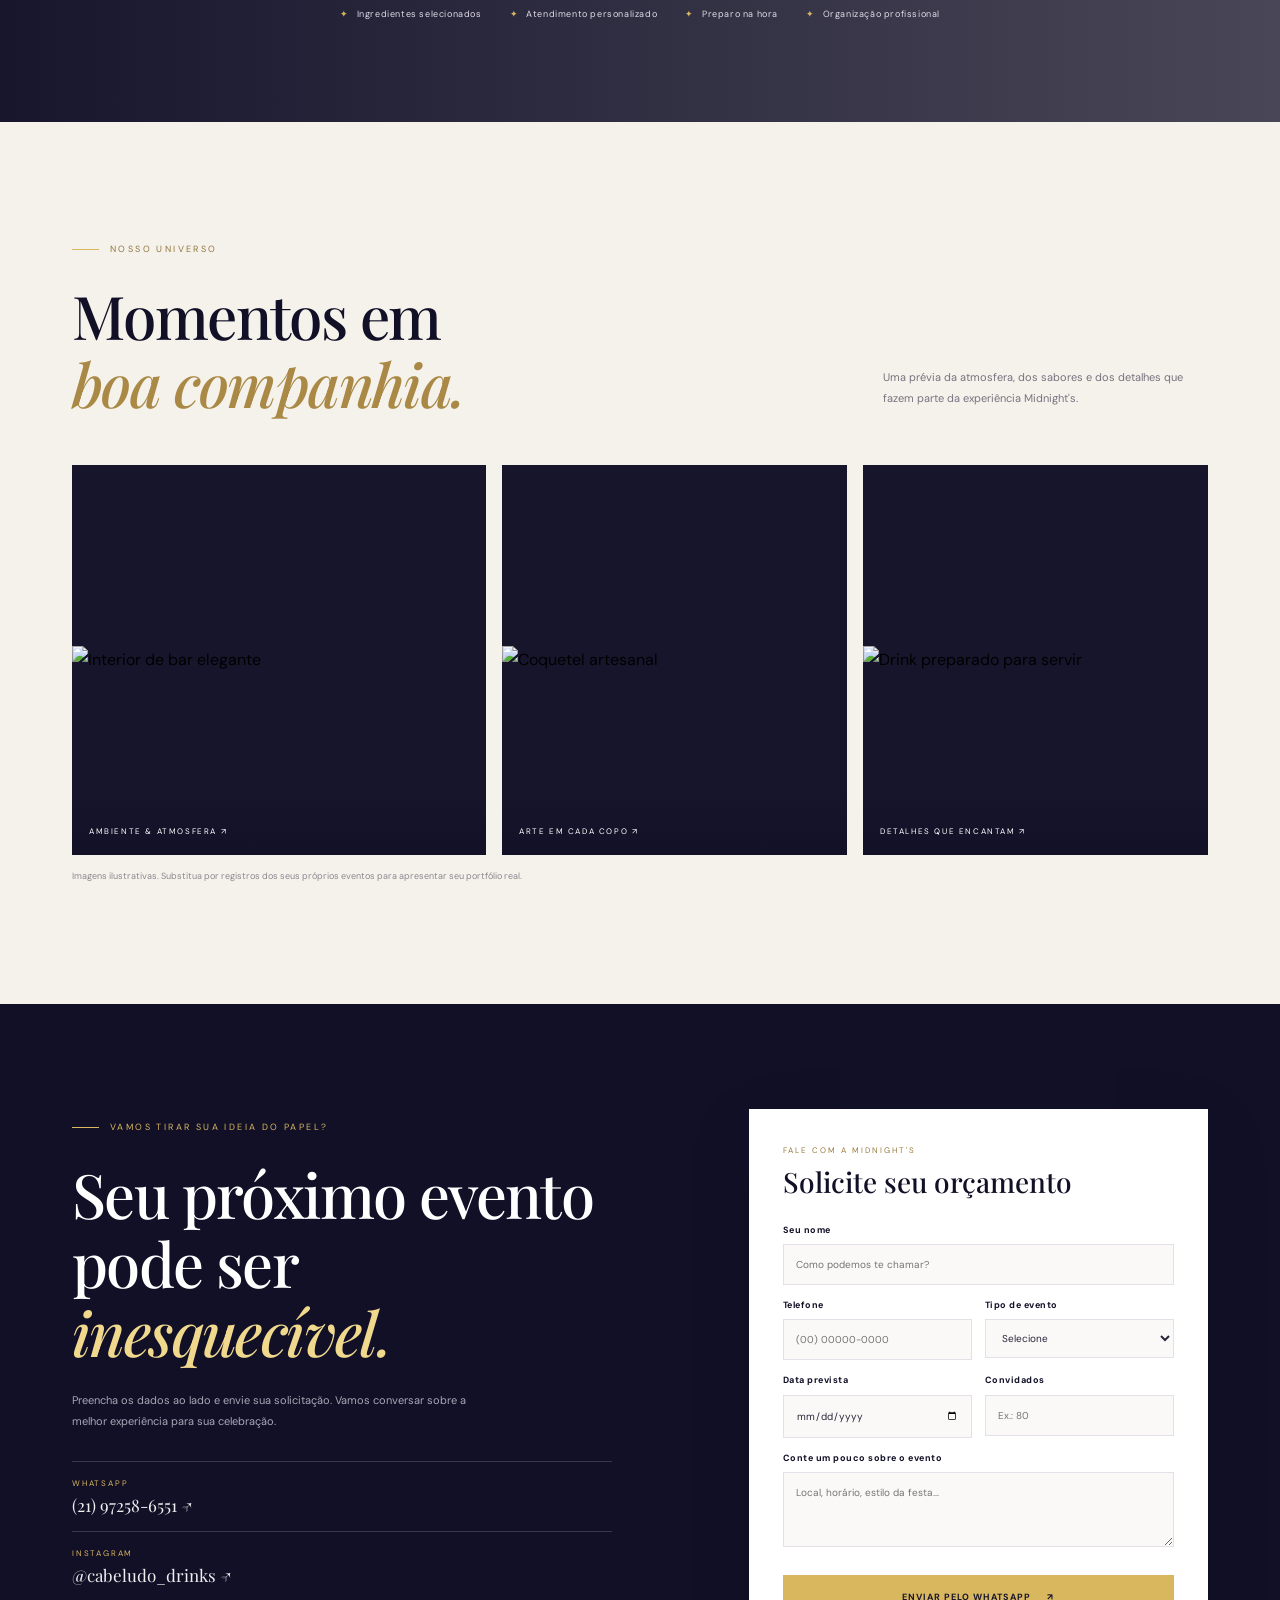
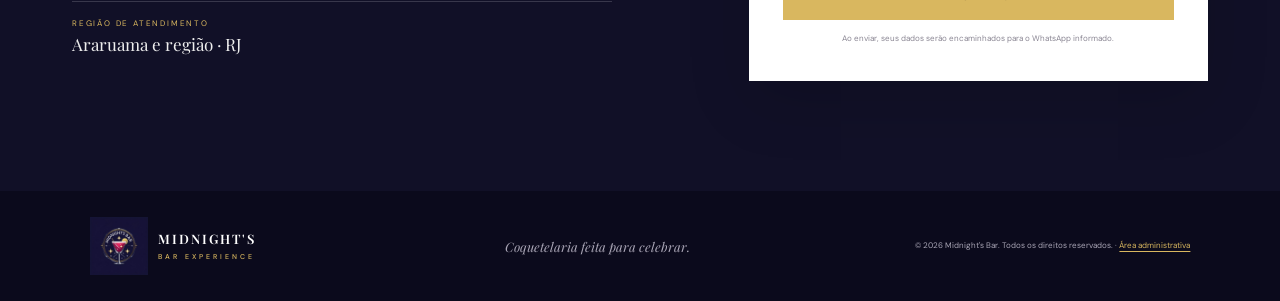
==== commit 9840a0c3: "Update contact information in index.html" ====
--- a/midnights-bar/index.html
+++ b/midnights-bar/index.html
@@ -84,8 +84,8 @@
     <section class="contact-section section-dark" id="contato">
       <div class="contact-layout section" id="orcamento">
         <div class="contact-copy"><p class="eyebrow"><i></i> VAMOS TIRAR SUA IDEIA DO PAPEL?</p><h2>Seu próximo evento<br>pode ser <em>inesquecível.</em></h2><p>Preencha os dados ao lado e envie sua solicitação. Vamos conversar sobre a melhor experiência para sua celebração.</p>
-          <div class="contact-line"><span>WHATSAPP</span><a href="https://wa.me/5522999999999" target="_blank" rel="noopener">(22) 99999-9999 ↗</a></div>
-          <div class="contact-line"><span>INSTAGRAM</span><a href="https://instagram.com/" target="_blank" rel="noopener">@midnightsbar ↗</a></div>
+          <div class="contact-line"><span>WHATSAPP</span><a href="https://wa.me/5521972586551" target="_blank" rel="noopener">(21) 97258-6551 ↗</a></div>
+          <div class="contact-line"><span>INSTAGRAM</span><a href="https://instagram.com/" target="_blank" rel="noopener">@cabeludo_drinks ↗</a></div>
           <div class="contact-line"><span>REGIÃO DE ATENDIMENTO</span><p>Araruama e região · RJ</p></div>
         </div>
         <form class="budget-form" id="budget-form">
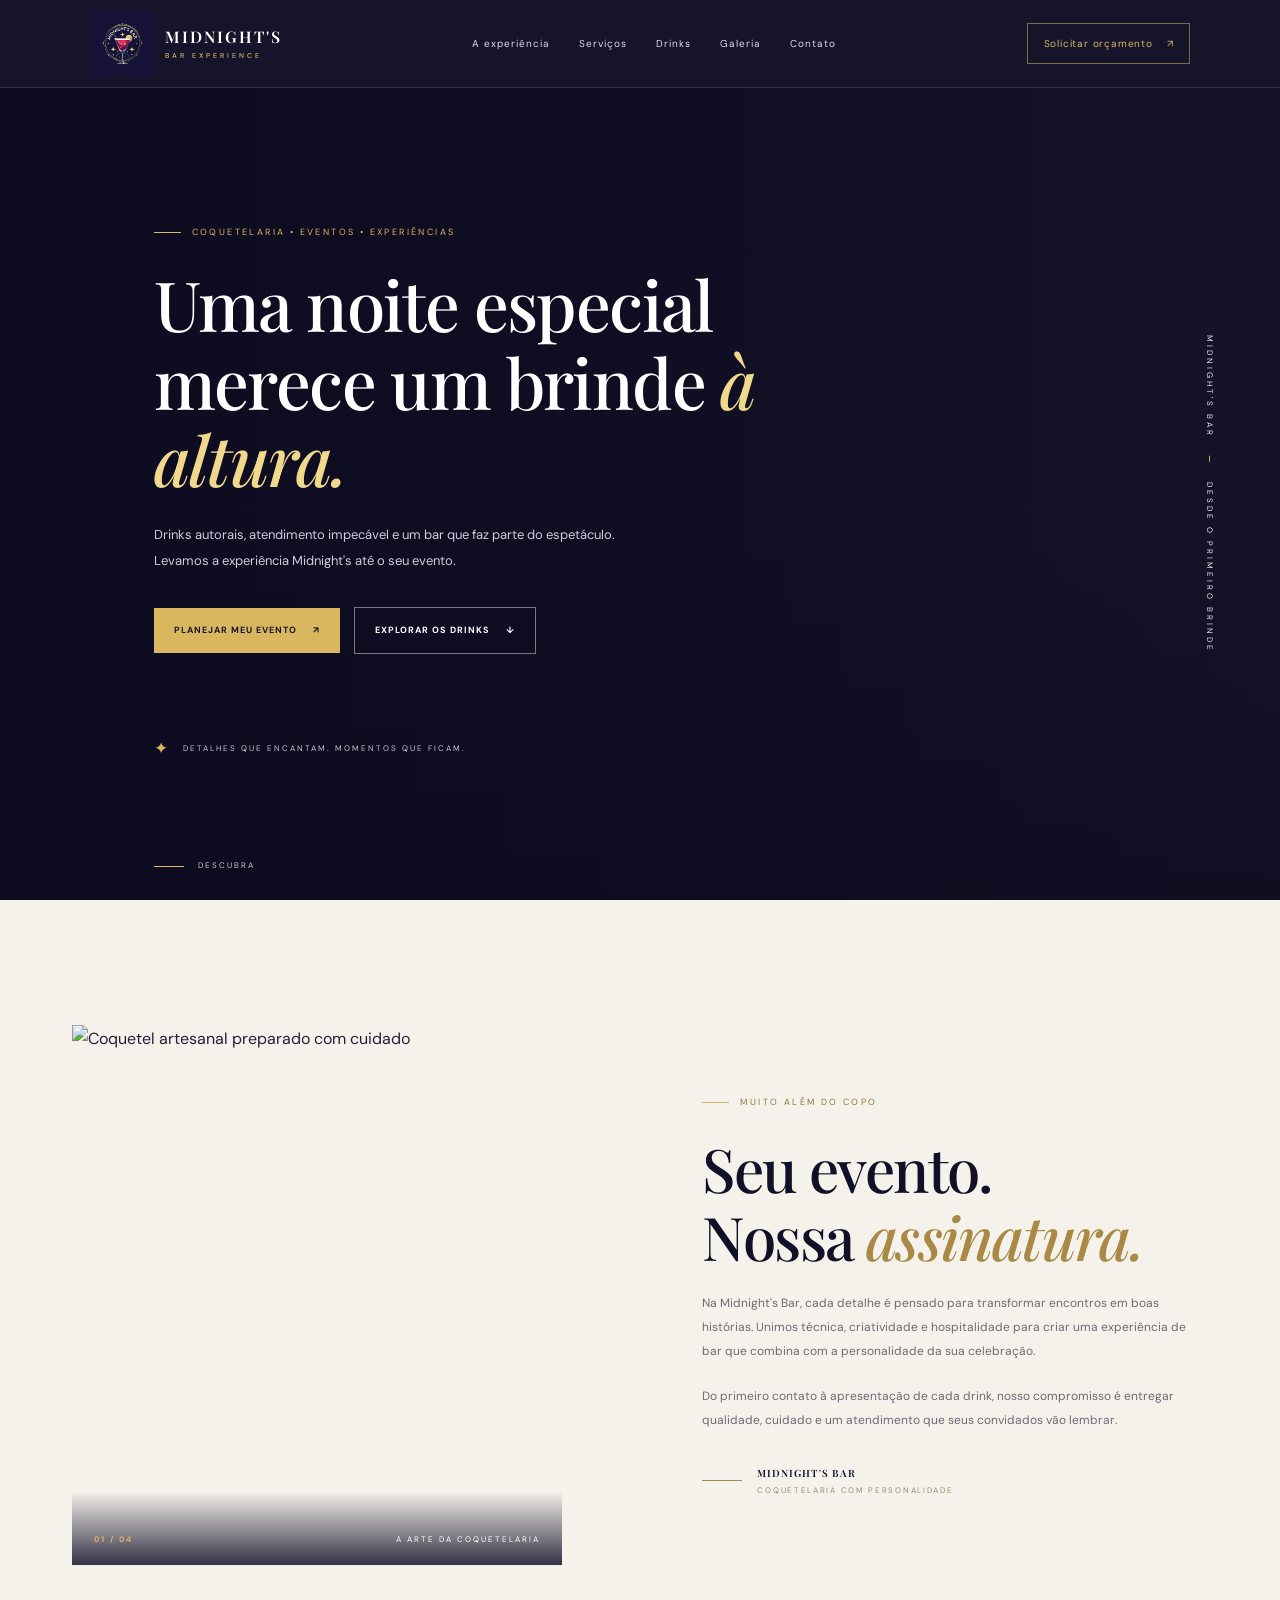
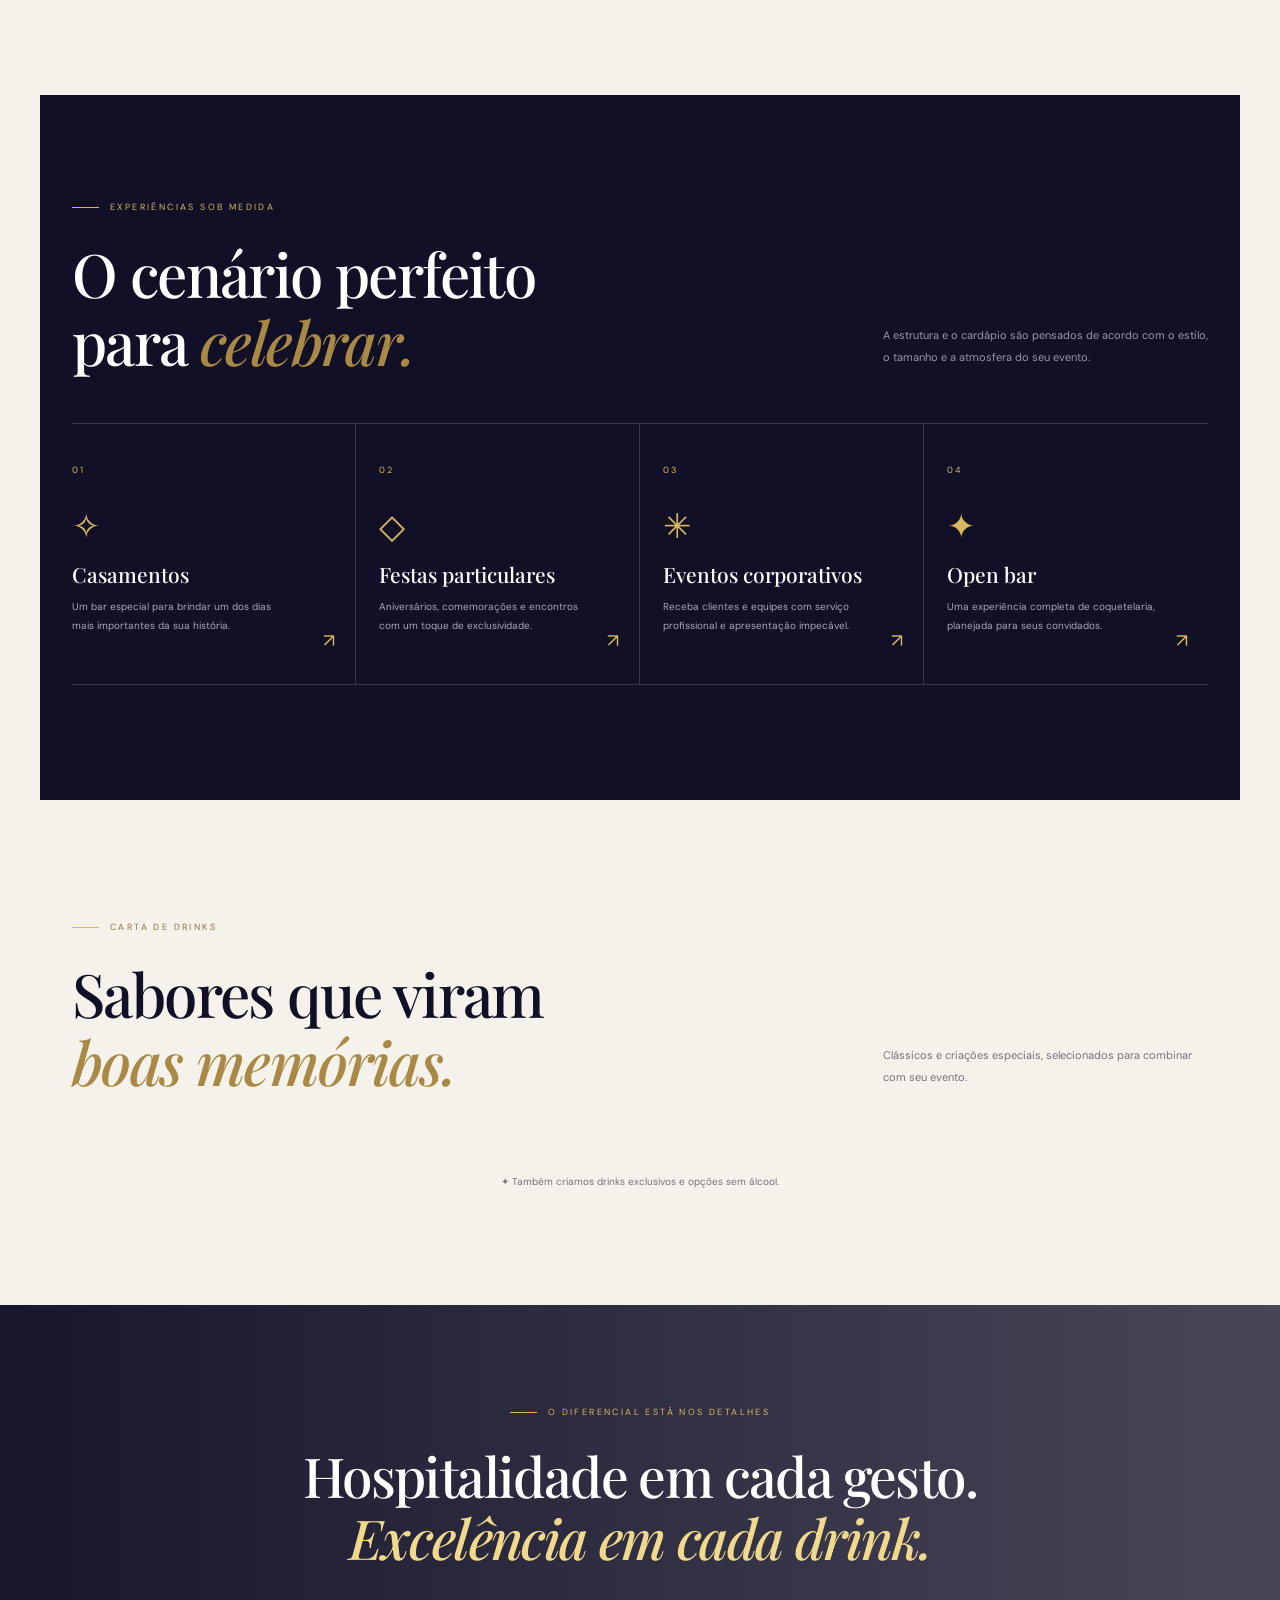
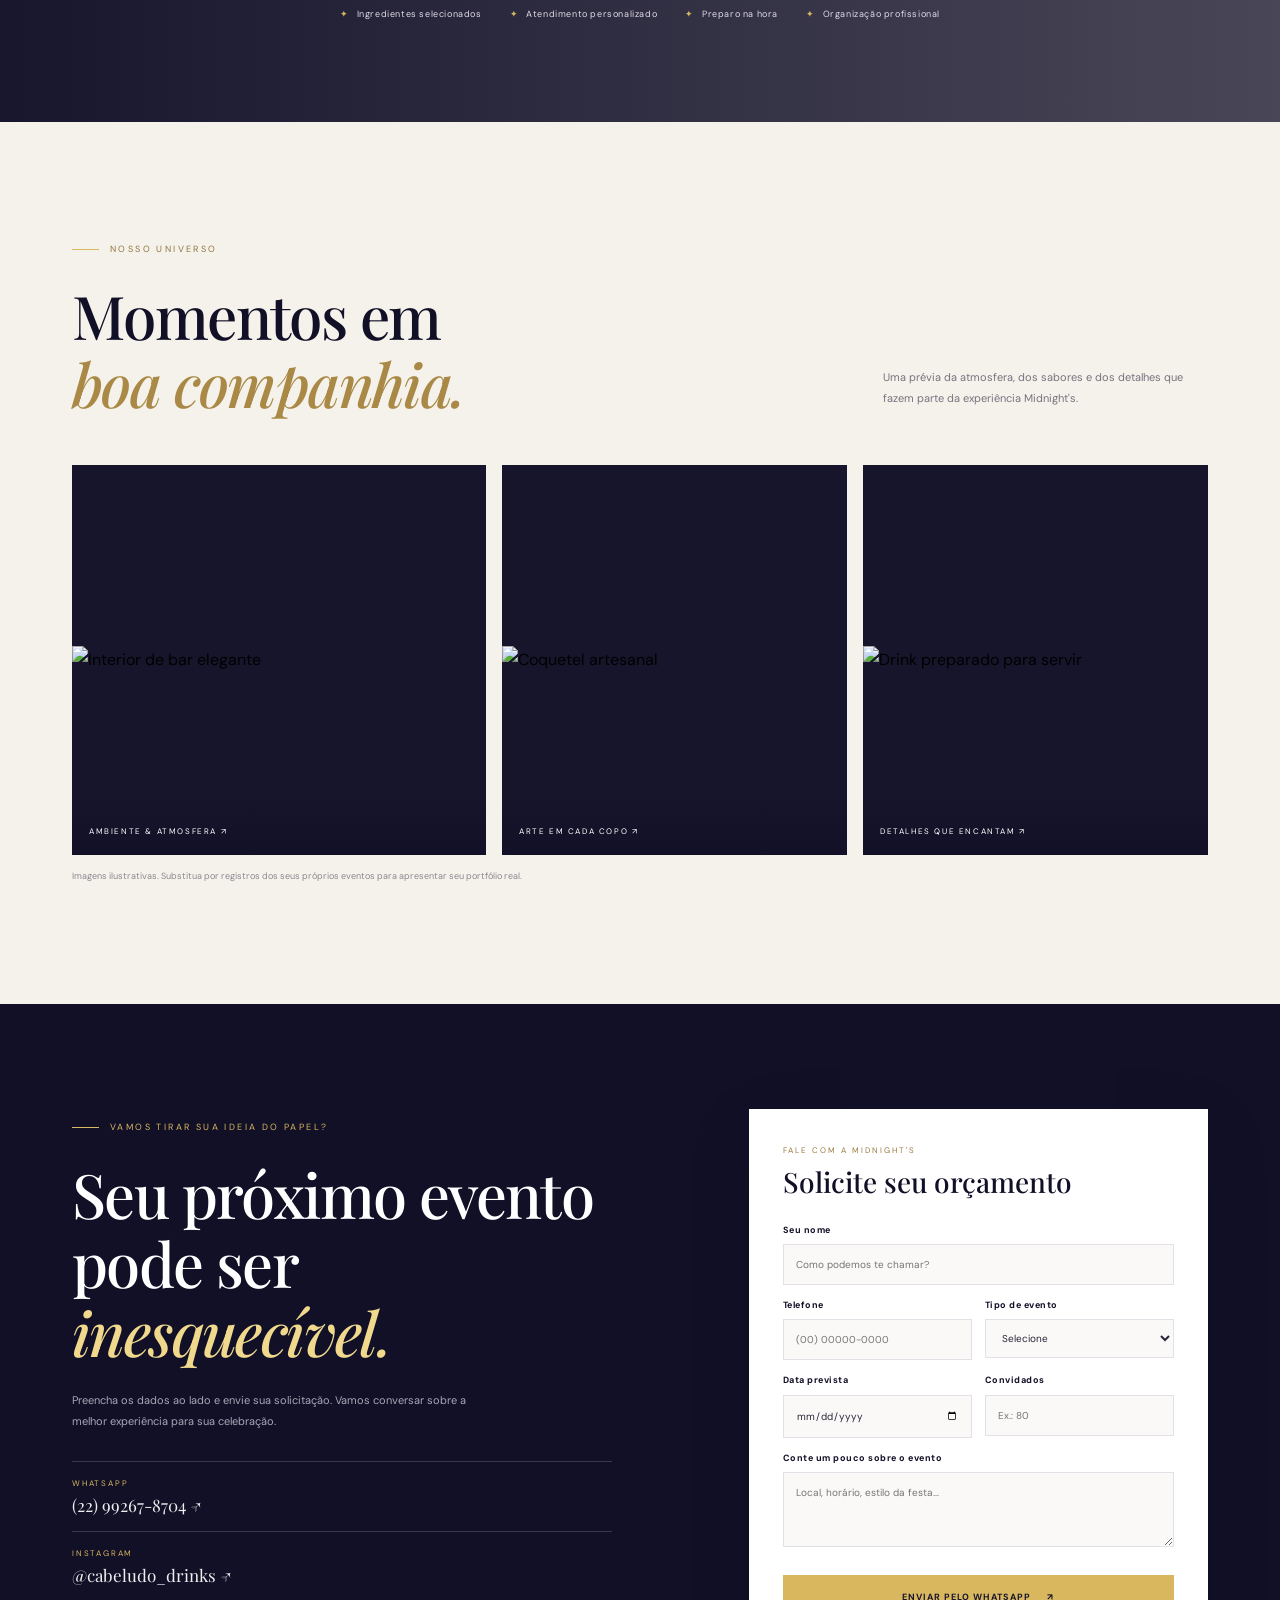
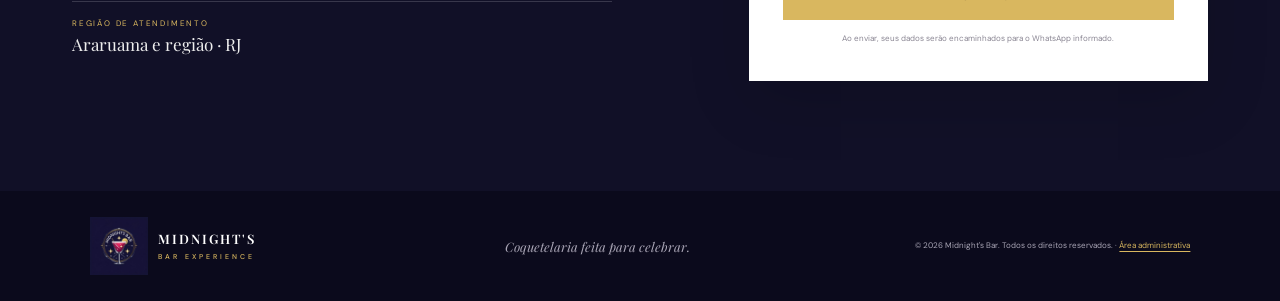
==== commit 526c789d: "Update WhatsApp contact number in index.html" ====
--- a/midnights-bar/index.html
+++ b/midnights-bar/index.html
@@ -84,7 +84,7 @@
     <section class="contact-section section-dark" id="contato">
       <div class="contact-layout section" id="orcamento">
         <div class="contact-copy"><p class="eyebrow"><i></i> VAMOS TIRAR SUA IDEIA DO PAPEL?</p><h2>Seu próximo evento<br>pode ser <em>inesquecível.</em></h2><p>Preencha os dados ao lado e envie sua solicitação. Vamos conversar sobre a melhor experiência para sua celebração.</p>
-          <div class="contact-line"><span>WHATSAPP</span><a href="https://wa.me/5521972586551" target="_blank" rel="noopener">(21) 97258-6551 ↗</a></div>
+          <div class="contact-line"><span>WHATSAPP</span><a href="https://wa.me/5522992678704" target="_blank" rel="noopener">(22) 99267-8704 ↗</a></div>
           <div class="contact-line"><span>INSTAGRAM</span><a href="https://instagram.com/" target="_blank" rel="noopener">@cabeludo_drinks ↗</a></div>
           <div class="contact-line"><span>REGIÃO DE ATENDIMENTO</span><p>Araruama e região · RJ</p></div>
         </div>
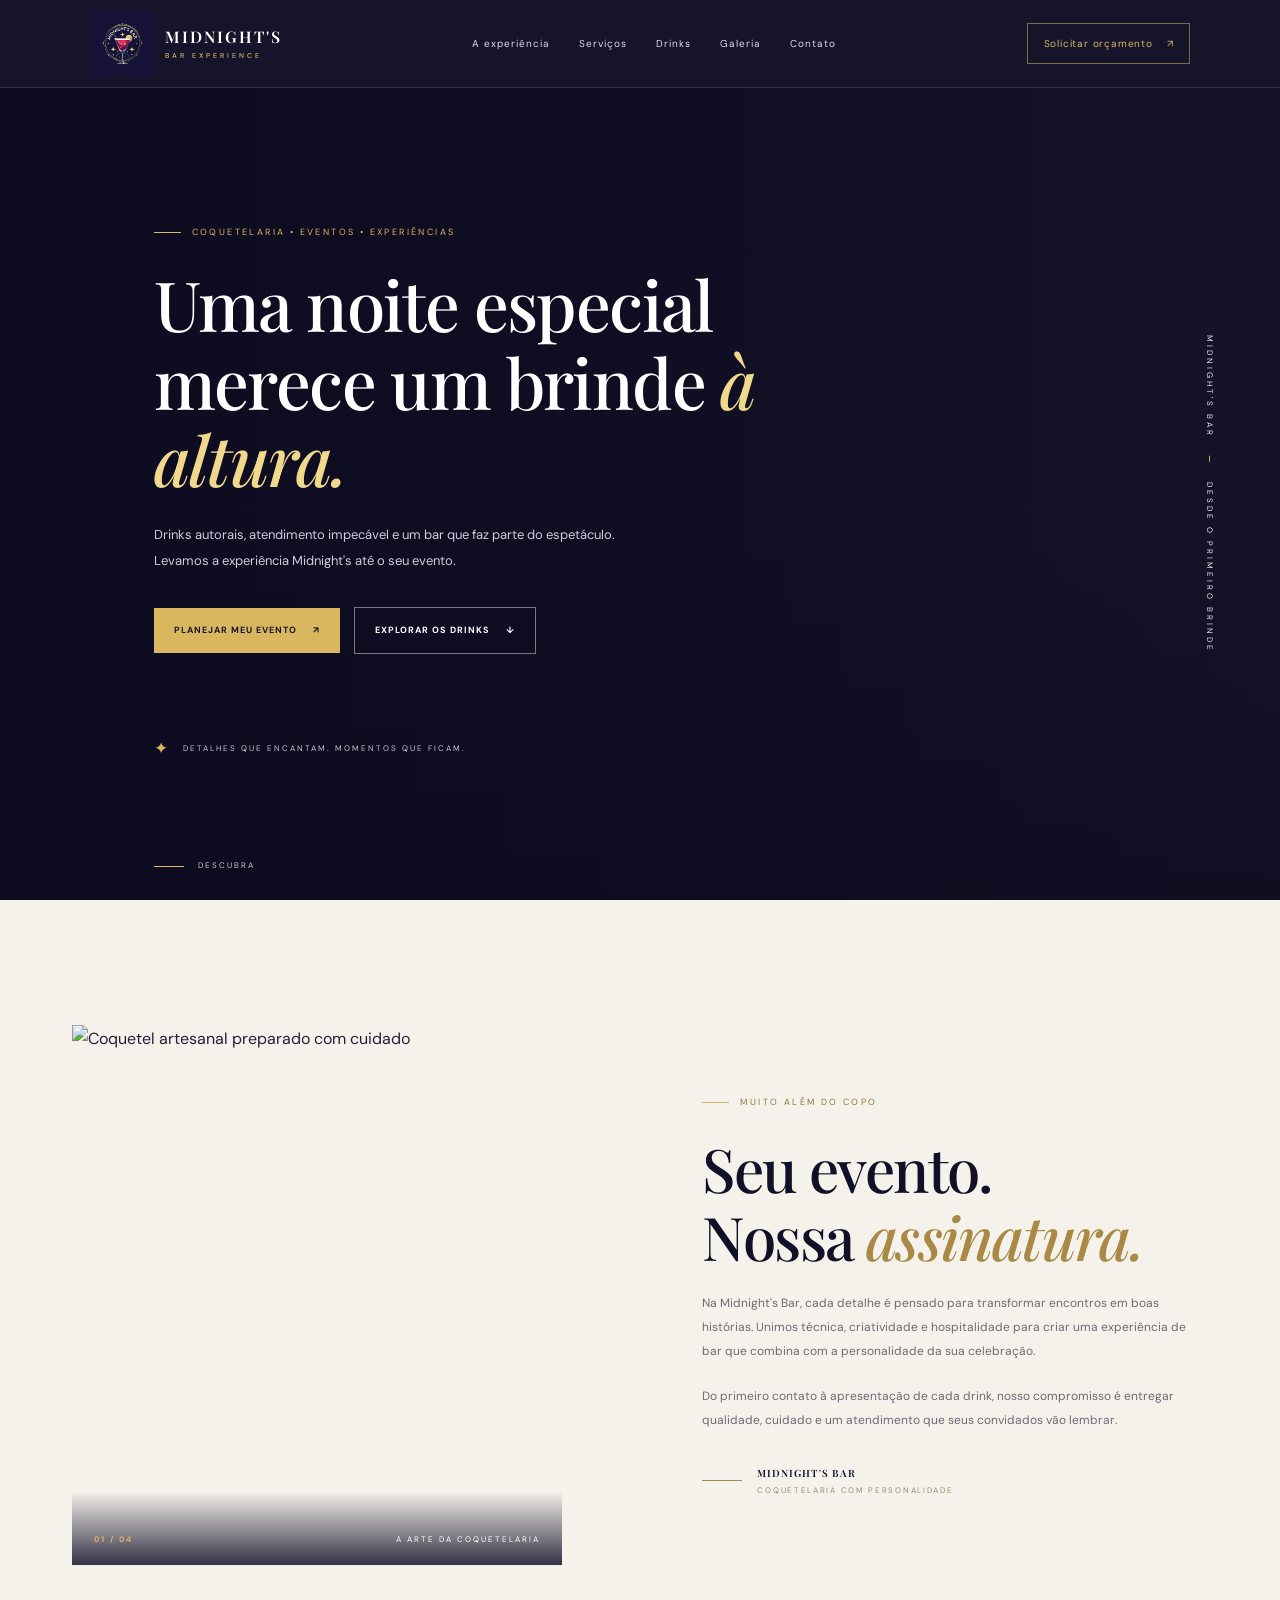
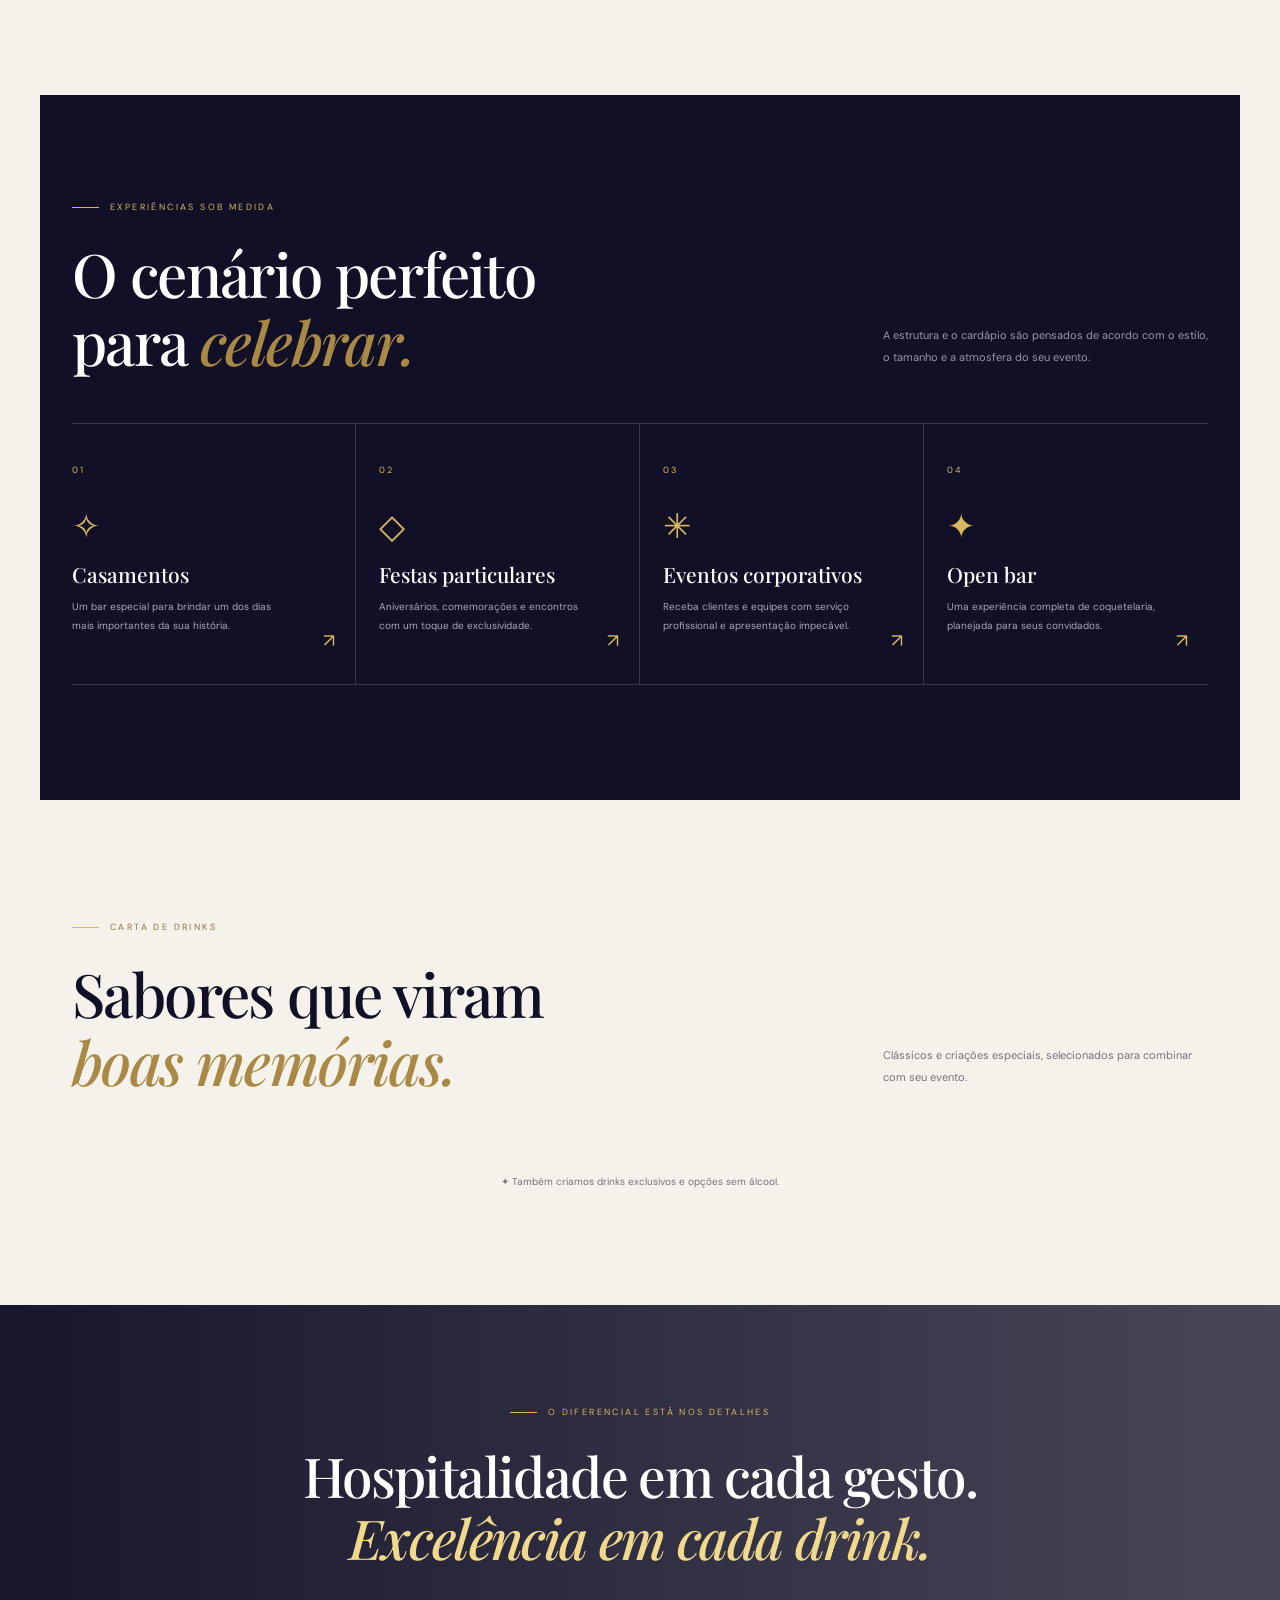
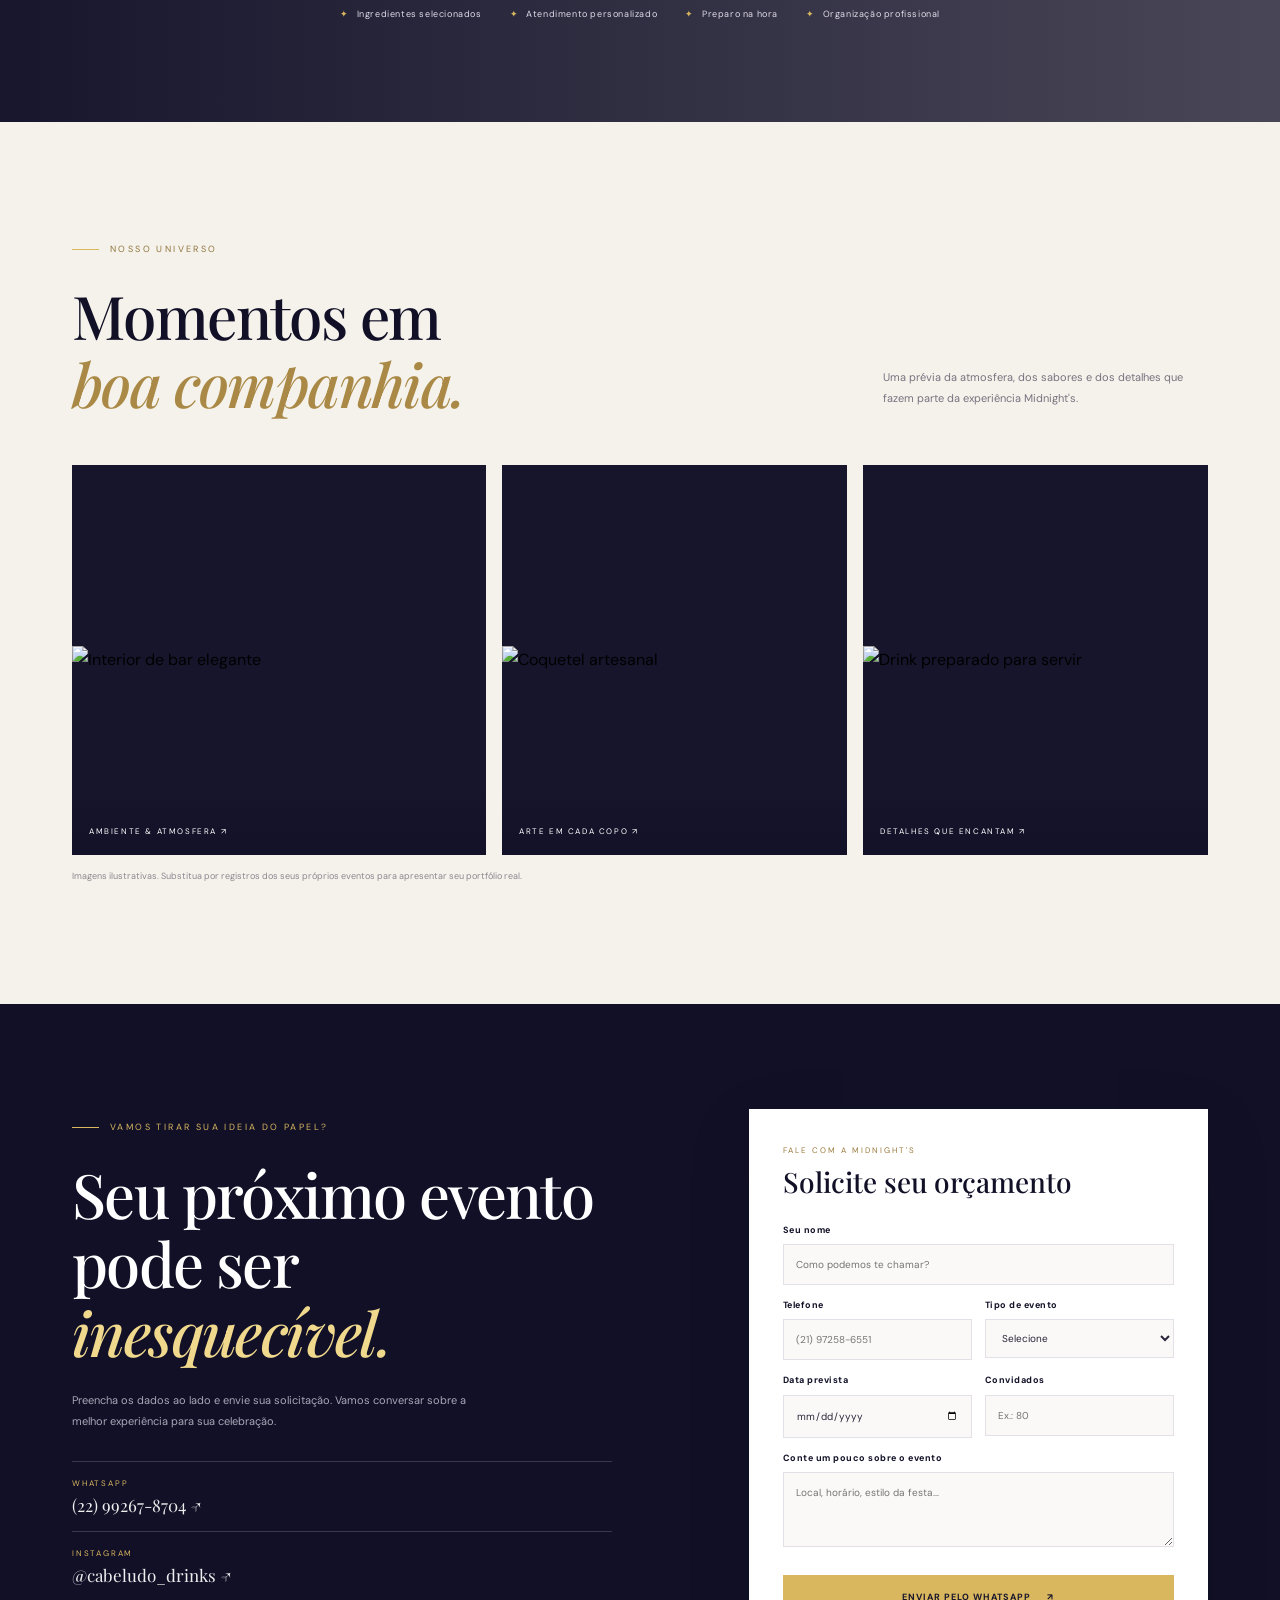
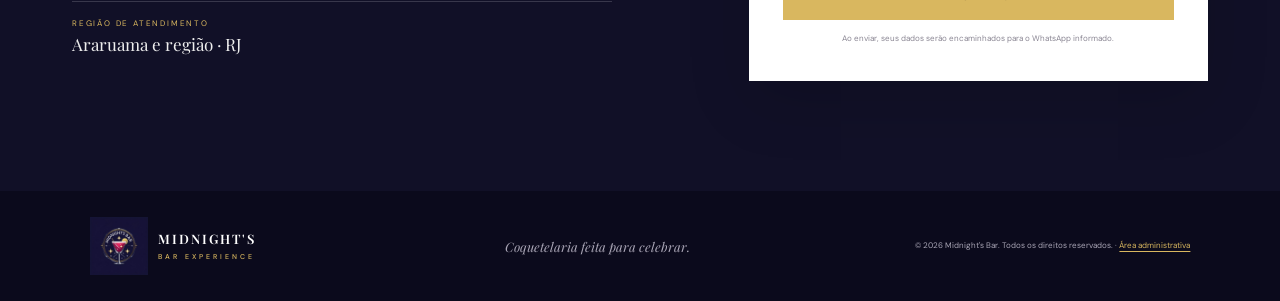
==== commit f762096a: "Update index.html" ====
--- a/midnights-bar/index.html
+++ b/midnights-bar/index.html
@@ -84,14 +84,14 @@
     <section class="contact-section section-dark" id="contato">
       <div class="contact-layout section" id="orcamento">
         <div class="contact-copy"><p class="eyebrow"><i></i> VAMOS TIRAR SUA IDEIA DO PAPEL?</p><h2>Seu próximo evento<br>pode ser <em>inesquecível.</em></h2><p>Preencha os dados ao lado e envie sua solicitação. Vamos conversar sobre a melhor experiência para sua celebração.</p>
-          <div class="contact-line"><span>WHATSAPP</span><a href="https://wa.me/5522992678704" target="_blank" rel="noopener">(22) 99267-8704 ↗</a></div>
+          <div class="contact-line"><span>WHATSAPP</span><a href="https://wa.me/5521972586551" target="_blank" rel="noopener">(22) 99267-8704 ↗</a></div>
           <div class="contact-line"><span>INSTAGRAM</span><a href="https://instagram.com/" target="_blank" rel="noopener">@cabeludo_drinks ↗</a></div>
           <div class="contact-line"><span>REGIÃO DE ATENDIMENTO</span><p>Araruama e região · RJ</p></div>
         </div>
         <form class="budget-form" id="budget-form">
           <p class="form-kicker">FALE COM A MIDNIGHT'S</p><h3>Solicite seu orçamento</h3>
           <label for="name">Seu nome</label><input id="name" name="name" type="text" placeholder="Como podemos te chamar?" required>
-          <div class="form-row"><div><label for="phone">Telefone</label><input id="phone" name="phone" type="tel" placeholder="(00) 00000-0000" required></div><div><label for="event">Tipo de evento</label><select id="event" name="event" required><option value="">Selecione</option><option>Casamento</option><option>Aniversário</option><option>Evento corporativo</option><option>Festa particular</option><option>Open bar</option><option>Outro</option></select></div></div>
+          <div class="form-row"><div><label for="phone">Telefone</label><input id="phone" name="phone" type="tel" placeholder="(21) 97258-6551" required></div><div><label for="event">Tipo de evento</label><select id="event" name="event" required><option value="">Selecione</option><option>Casamento</option><option>Aniversário</option><option>Evento corporativo</option><option>Festa particular</option><option>Open bar</option><option>Outro</option></select></div></div>
           <div class="form-row"><div><label for="date">Data prevista</label><input id="date" name="date" type="date"></div><div><label for="guests">Convidados</label><input id="guests" name="guests" type="number" min="1" placeholder="Ex.: 80"></div></div>
           <label for="message">Conte um pouco sobre o evento</label><textarea id="message" name="message" rows="3" placeholder="Local, horário, estilo da festa..."></textarea>
           <button class="button button-gold form-submit" type="submit">Enviar pelo WhatsApp <span>↗</span></button>
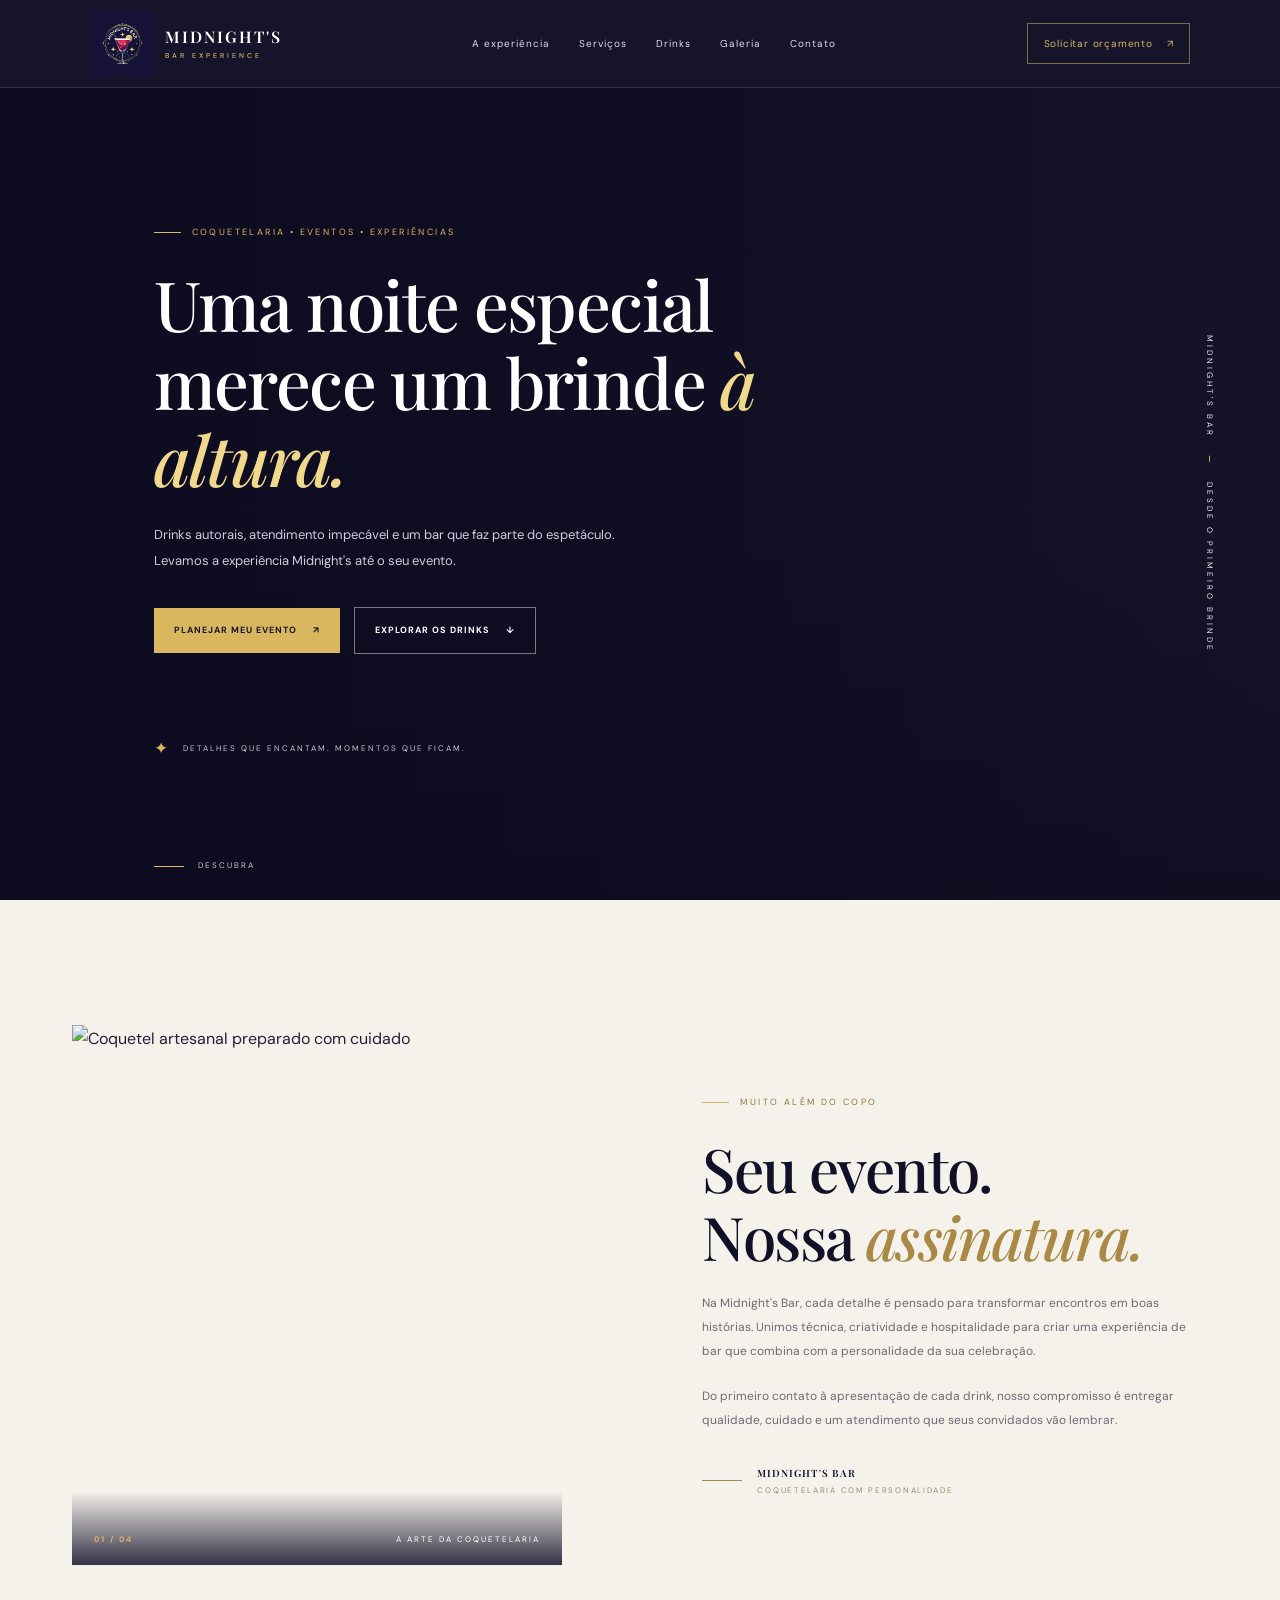
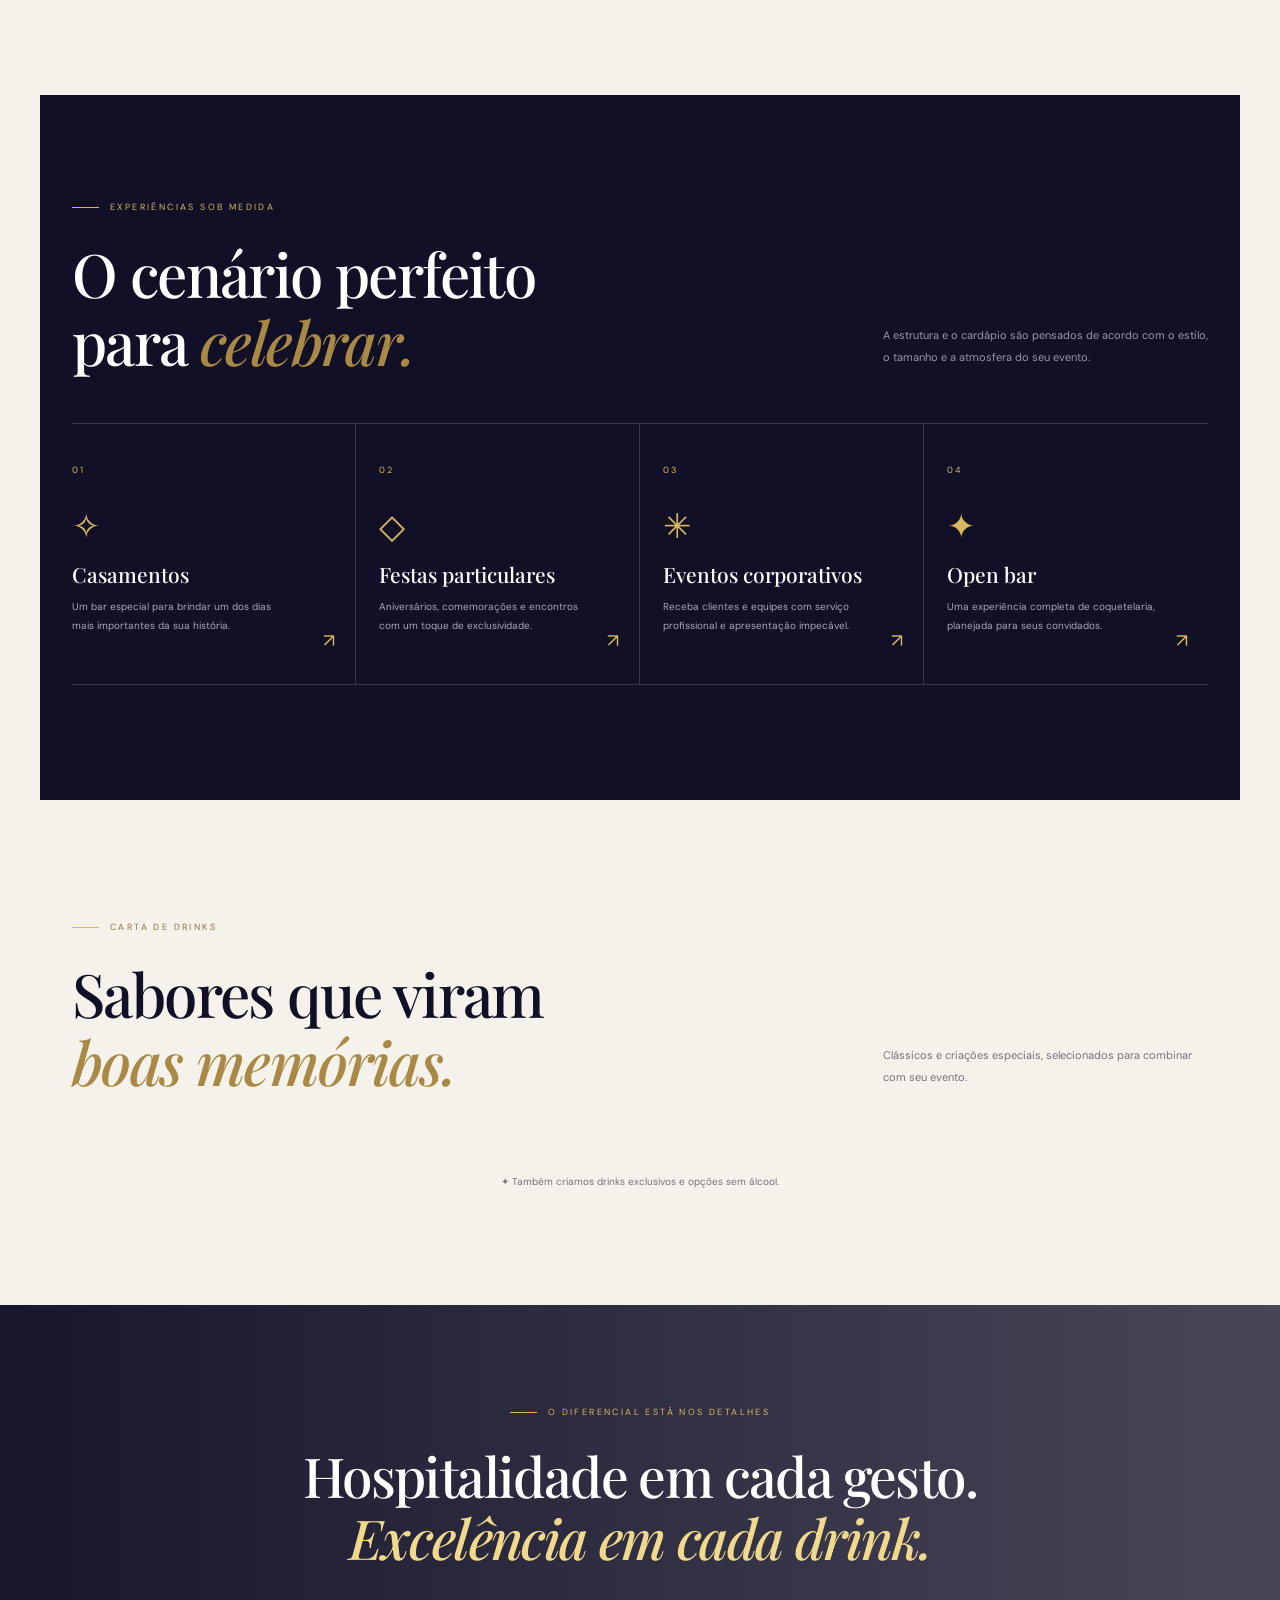
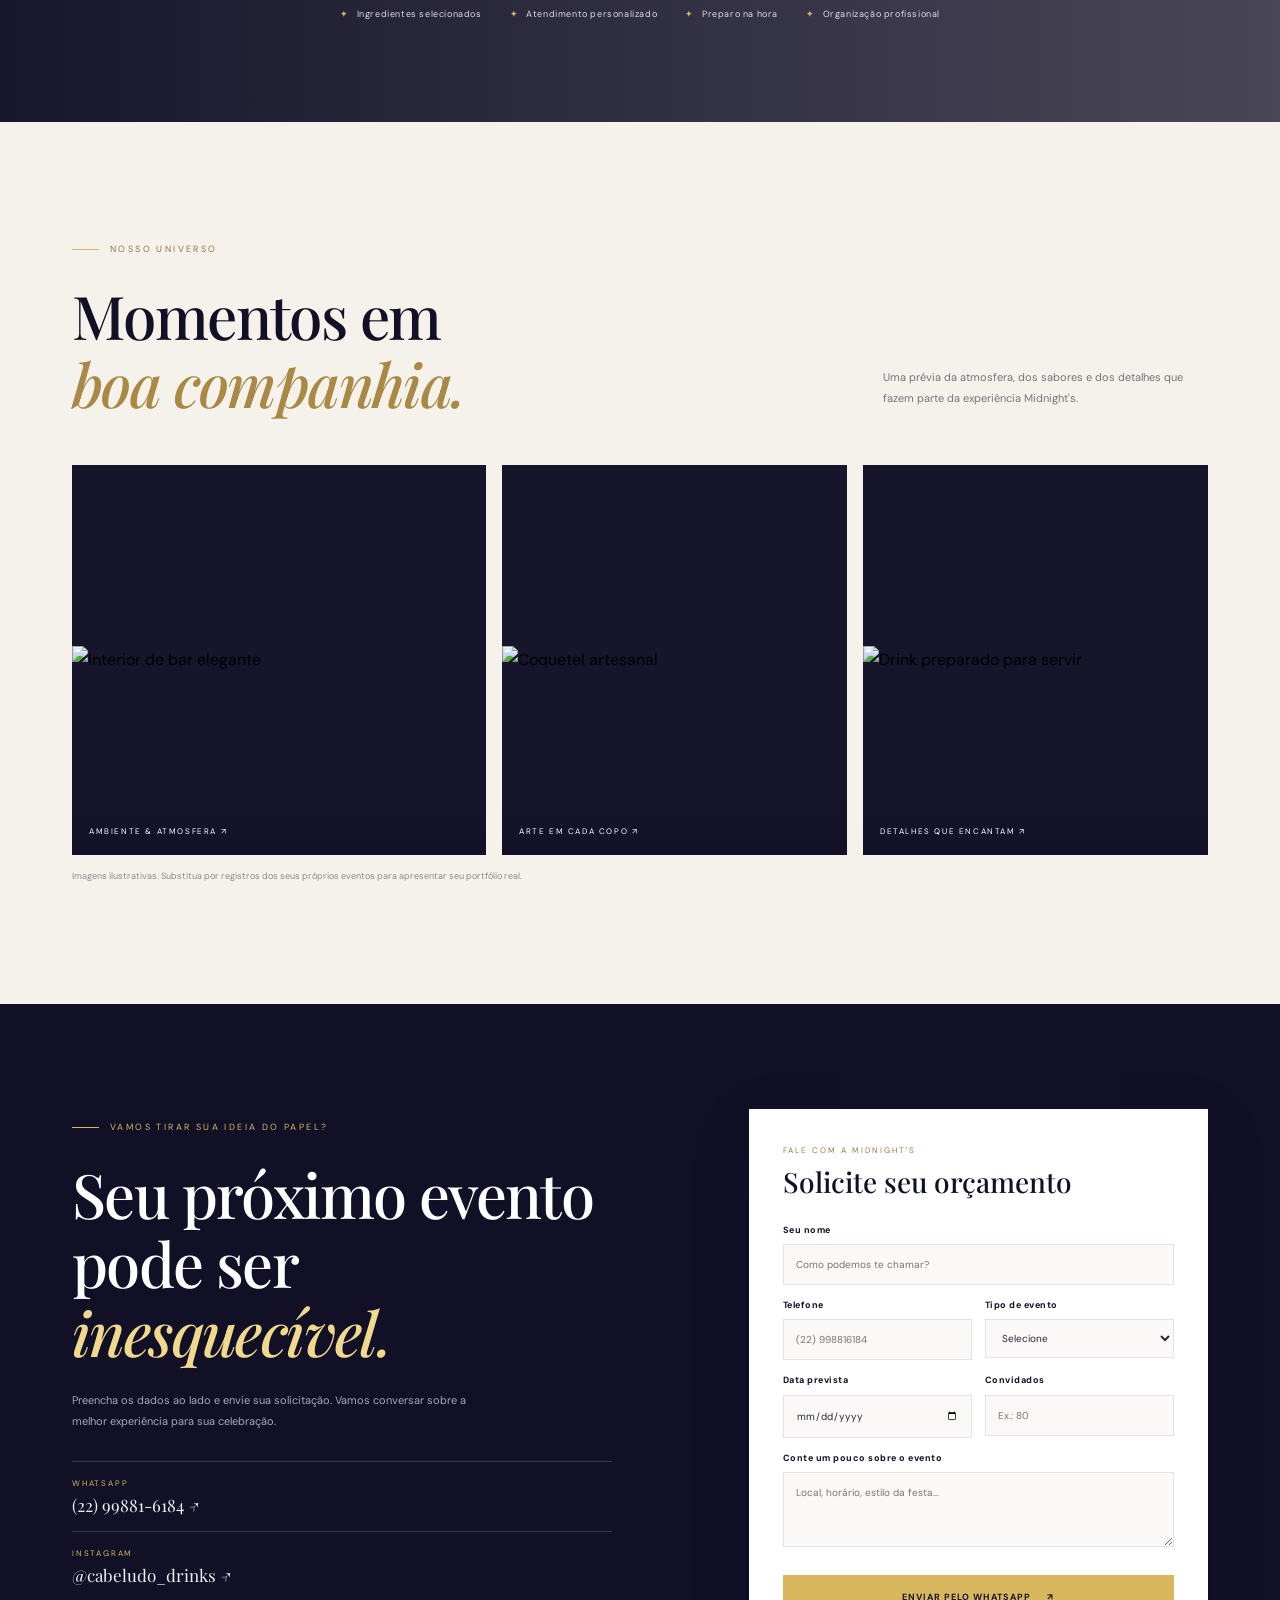
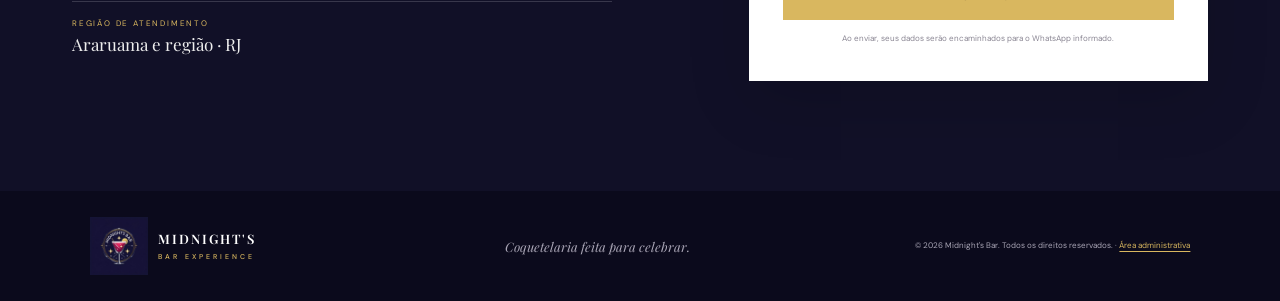
==== commit 9baea00e: "Update index.html" ====
--- a/midnights-bar/index.html
+++ b/midnights-bar/index.html
@@ -84,14 +84,14 @@
     <section class="contact-section section-dark" id="contato">
       <div class="contact-layout section" id="orcamento">
         <div class="contact-copy"><p class="eyebrow"><i></i> VAMOS TIRAR SUA IDEIA DO PAPEL?</p><h2>Seu próximo evento<br>pode ser <em>inesquecível.</em></h2><p>Preencha os dados ao lado e envie sua solicitação. Vamos conversar sobre a melhor experiência para sua celebração.</p>
-          <div class="contact-line"><span>WHATSAPP</span><a href="https://wa.me/5521972586551" target="_blank" rel="noopener">(22) 99267-8704 ↗</a></div>
+          <div class="contact-line"><span>WHATSAPP</span><a href="https://wa.me/5522998816184" target="_blank" rel="noopener">(22) 99881-6184 ↗</a></div>
           <div class="contact-line"><span>INSTAGRAM</span><a href="https://instagram.com/" target="_blank" rel="noopener">@cabeludo_drinks ↗</a></div>
           <div class="contact-line"><span>REGIÃO DE ATENDIMENTO</span><p>Araruama e região · RJ</p></div>
         </div>
         <form class="budget-form" id="budget-form">
           <p class="form-kicker">FALE COM A MIDNIGHT'S</p><h3>Solicite seu orçamento</h3>
           <label for="name">Seu nome</label><input id="name" name="name" type="text" placeholder="Como podemos te chamar?" required>
-          <div class="form-row"><div><label for="phone">Telefone</label><input id="phone" name="phone" type="tel" placeholder="(21) 97258-6551" required></div><div><label for="event">Tipo de evento</label><select id="event" name="event" required><option value="">Selecione</option><option>Casamento</option><option>Aniversário</option><option>Evento corporativo</option><option>Festa particular</option><option>Open bar</option><option>Outro</option></select></div></div>
+          <div class="form-row"><div><label for="phone">Telefone</label><input id="phone" name="phone" type="tel" placeholder="(22) 998816184" required></div><div><label for="event">Tipo de evento</label><select id="event" name="event" required><option value="">Selecione</option><option>Casamento</option><option>Aniversário</option><option>Evento corporativo</option><option>Festa particular</option><option>Open bar</option><option>Outro</option></select></div></div>
           <div class="form-row"><div><label for="date">Data prevista</label><input id="date" name="date" type="date"></div><div><label for="guests">Convidados</label><input id="guests" name="guests" type="number" min="1" placeholder="Ex.: 80"></div></div>
           <label for="message">Conte um pouco sobre o evento</label><textarea id="message" name="message" rows="3" placeholder="Local, horário, estilo da festa..."></textarea>
           <button class="button button-gold form-submit" type="submit">Enviar pelo WhatsApp <span>↗</span></button>
